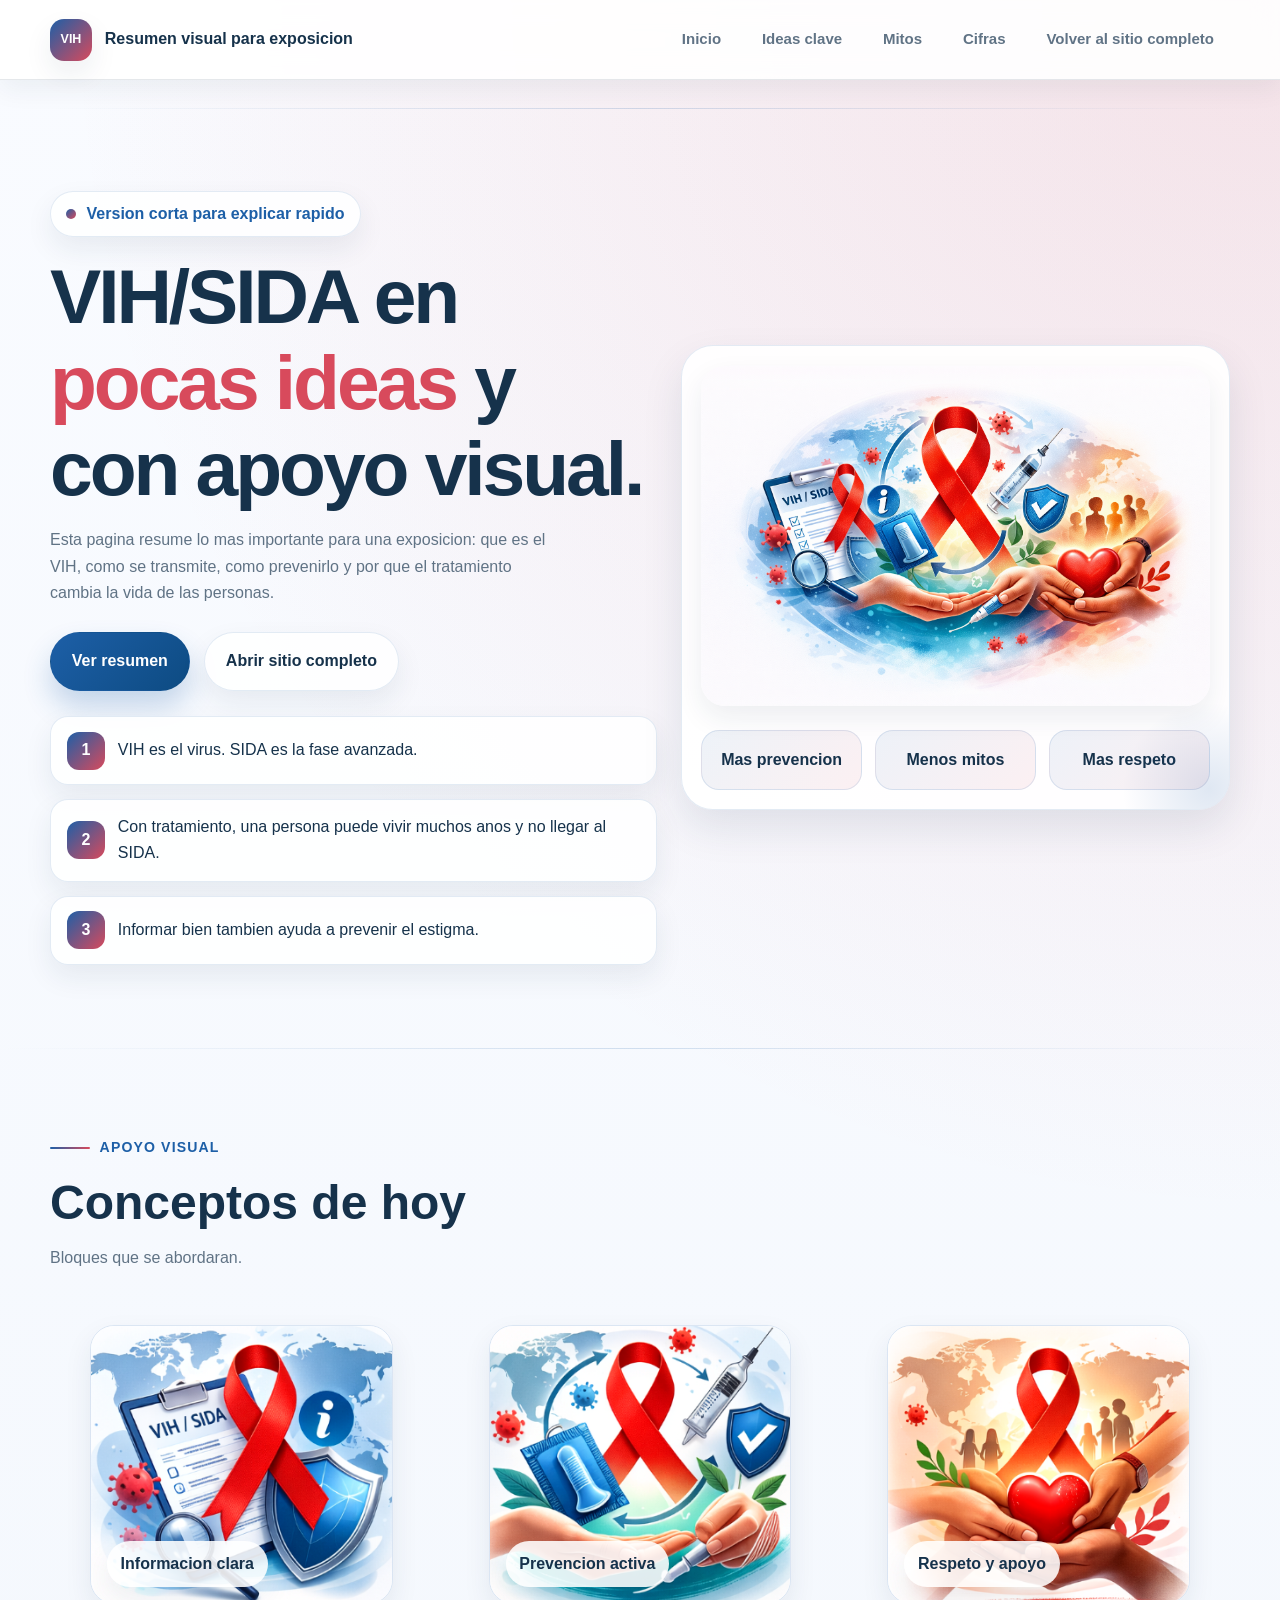
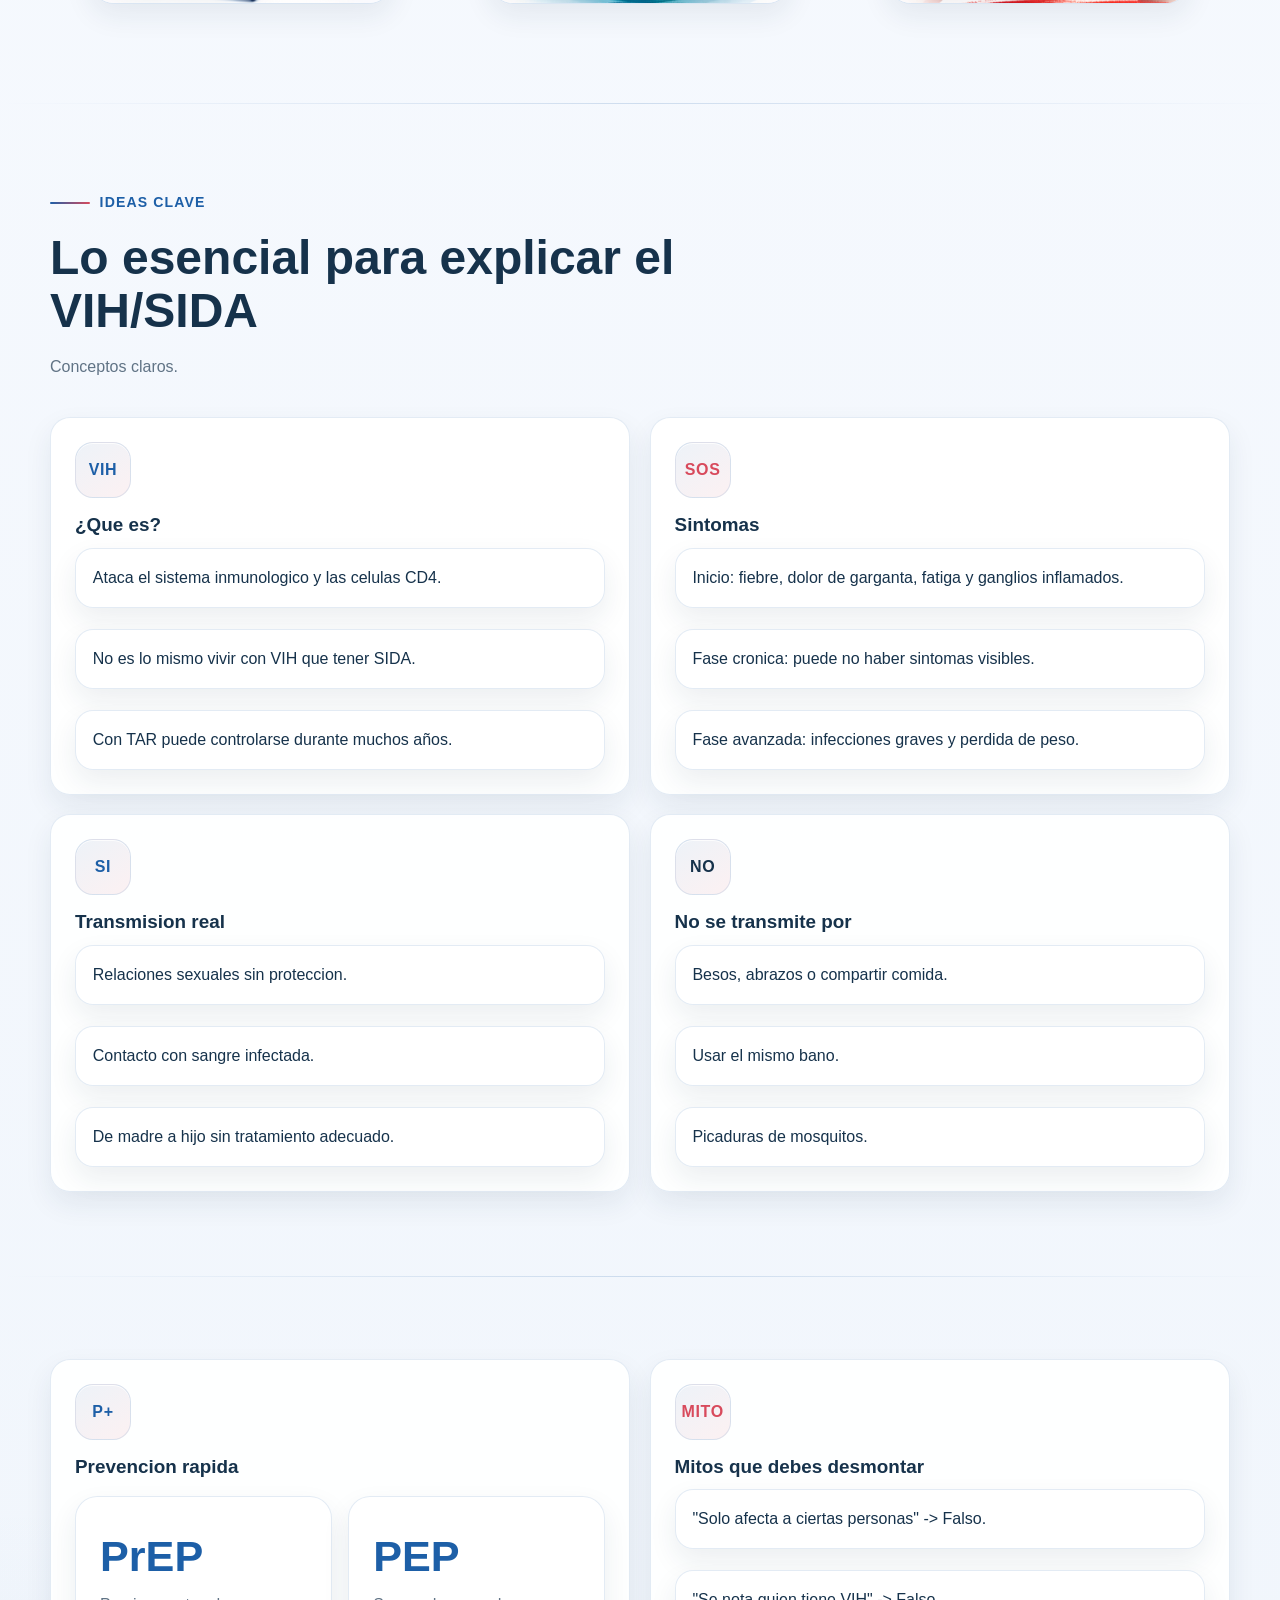
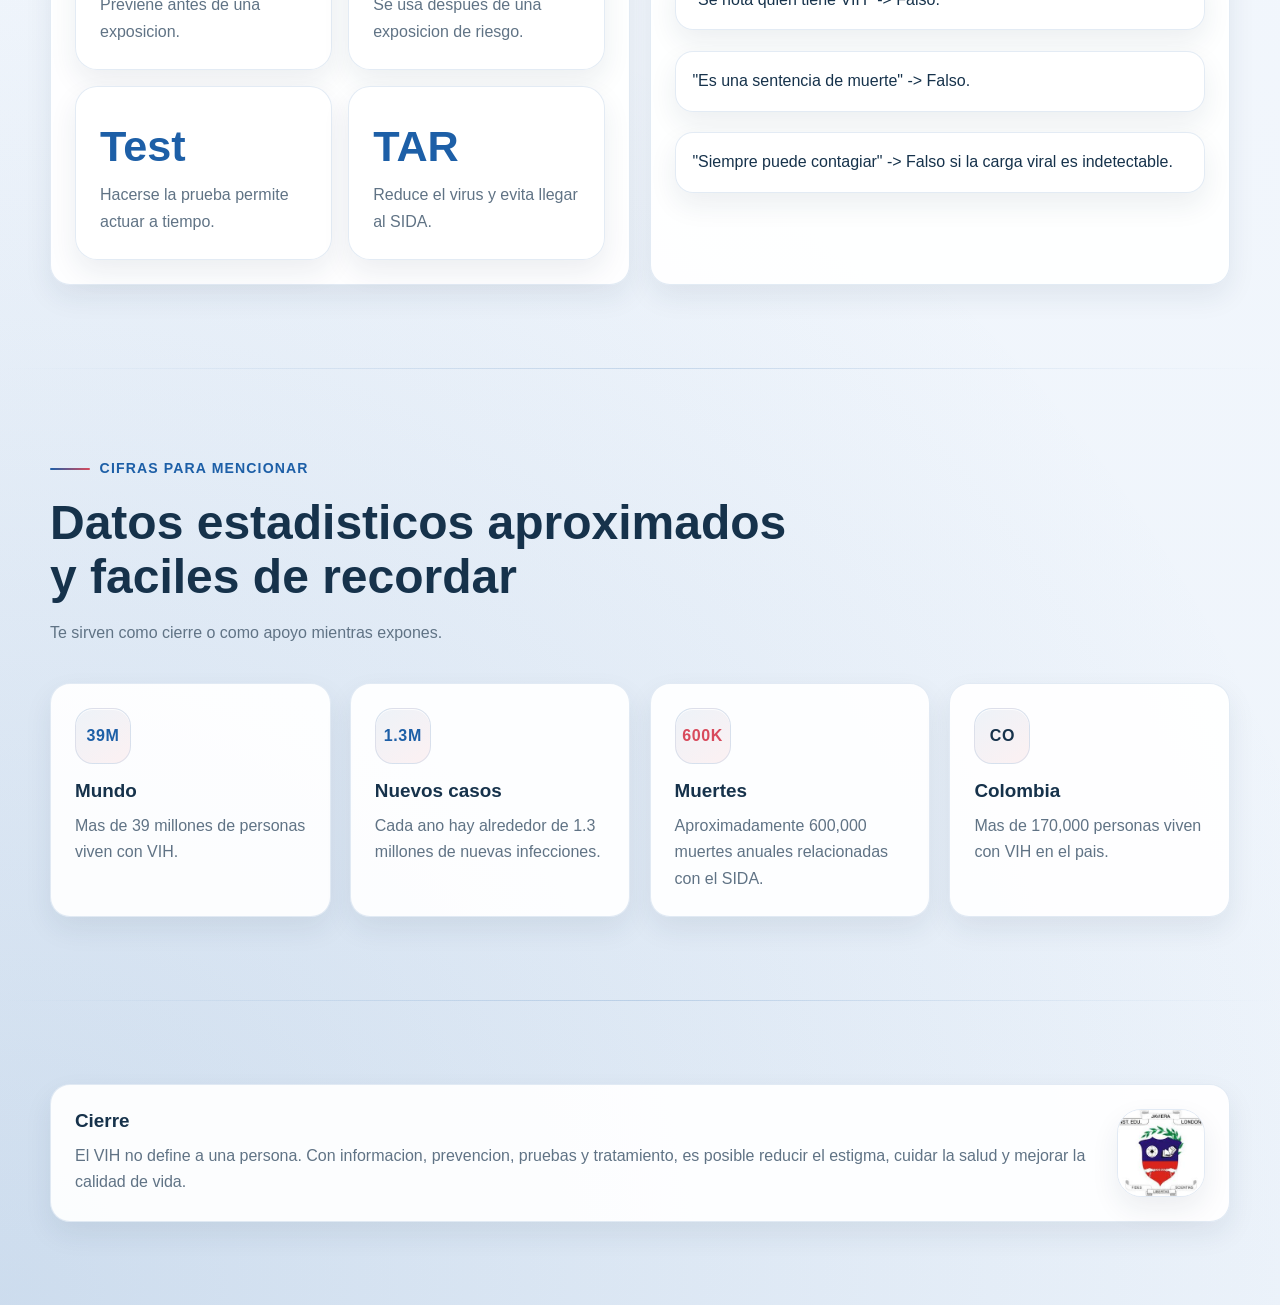
==== exposicion.html @ 8e86d8a5 "Arreglos" ====
<!DOCTYPE html>
<html lang="es">
<head>
  <meta charset="UTF-8">
  <meta name="viewport" content="width=device-width, initial-scale=1.0">
  <title>VIH/SIDA | Resumen para exposicion</title>
  <link rel="stylesheet" href="Estilos.css">
  <link rel="icon" type="image/jpeg" href="Imagenes/Escudo.jpg">
  <style>
    /* Estilos propios para la version resumida */
    .expo-page{
      background:
        radial-gradient(circle at top right, rgba(216,74,92,.14), transparent 26%),
        radial-gradient(circle at bottom left, rgba(29,95,167,.16), transparent 30%),
        linear-gradient(180deg, #f9fbff 0%, #eef4fb 100%);
    }
    .expo-main{padding-top:108px}
    .expo-hero{
      min-height:calc(100vh - 108px);
      display:grid;
      grid-template-columns:minmax(0,1.05fr) minmax(320px,.95fr);
      gap:1.5rem;
      align-items:center;
    }
    .expo-hero h1{font-size:clamp(2.8rem,6vw,4.8rem);margin-bottom:1rem;letter-spacing:-.04em}
    .expo-hero h1 span{color:var(--red)}
    .expo-hero p{max-width:58ch}
    .expo-lead{
      display:inline-flex;align-items:center;gap:.65rem;padding:.55rem .95rem;margin-bottom:1rem;border-radius:999px;
      background:rgba(255,255,255,.85);border:1px solid var(--line);color:var(--blue);font-weight:800;box-shadow:var(--shadow-soft);
    }
    .expo-lead::before{
      content:"";width:10px;height:10px;border-radius:50%;
      background:linear-gradient(135deg,var(--blue),var(--red));
    }
    .expo-actions{display:flex;flex-wrap:wrap;gap:.9rem;margin-top:1.6rem}
    .expo-points{margin-top:1.6rem;display:grid;gap:.85rem}
    .expo-pill{
      display:flex;align-items:center;gap:.8rem;padding:.9rem 1rem;border-radius:18px;
      background:rgba(255,255,255,.88);border:1px solid var(--line);box-shadow:var(--shadow-soft);
    }
    .expo-num{
      width:38px;height:38px;border-radius:12px;display:grid;place-items:center;flex:0 0 auto;
      background:linear-gradient(135deg,var(--blue),var(--red));color:#fff;font-weight:900;
    }
    .expo-visual{
      position:relative;
      padding:1.2rem;
      border-radius:32px;
      background:rgba(255,255,255,.92);
      border:1px solid var(--line);
      box-shadow:var(--shadow);
      overflow:hidden;
    }
    .expo-visual::after{
      content:"";position:absolute;inset:auto -70px -70px auto;width:180px;height:180px;border-radius:50%;
      background:radial-gradient(circle,rgba(29,95,167,.14),transparent 68%);
    }
    .expo-cover{
      width:100%;height:340px;object-fit:cover;border-radius:24px;box-shadow:var(--shadow-soft);
    }
    .expo-badge-row{
      margin-top:1rem;
      display:grid;
      grid-template-columns:repeat(3,minmax(0,1fr));
      gap:.8rem;
    }
    .expo-badge{
      padding:1rem;border-radius:18px;background:linear-gradient(135deg,rgba(29,95,167,.08),rgba(216,74,92,.08));
      border:1px solid var(--line);text-align:center;font-weight:800;
    }
    .expo-gallery{
      display:grid;
      grid-template-columns:repeat(3,minmax(0,1fr));
      gap:1rem;
      margin-top:1.2rem;
    }
    .expo-shot{
      position:relative;
      overflow:hidden;
      min-height:220px;
      border-radius:24px;
      box-shadow:var(--shadow-soft);
      border:1px solid var(--line);
    }
    .expo-shot img{
      width:100%;
      height:100%;
      object-fit:cover;
      filter:saturate(1.05) contrast(1.02);
    }
    .expo-shot span{
      position:absolute;left:1rem;bottom:1rem;padding:.6rem .85rem;border-radius:999px;
      background:rgba(255,255,255,.88);font-weight:800;box-shadow:var(--shadow-soft);
    }
    .expo-list{
      list-style:none;
      padding:0;
      display:grid;
      gap:.8rem;
    }
    .expo-list li{
      padding:1rem 1.05rem;
      border-radius:18px;
      background:rgba(255,255,255,.9);
      border:1px solid var(--line);
      box-shadow:var(--shadow-soft);
    }
    .expo-mini{
      margin-top:1.2rem;
      display:grid;
      grid-template-columns:repeat(2,minmax(0,1fr));
      gap:1rem;
    }
    .expo-stat{
      padding:1.5rem;border-radius:22px;background:rgba(255,255,255,.92);border:1px solid var(--line);box-shadow:var(--shadow-soft);
    }
    .expo-stat strong{display:block;font-size:clamp(1.8rem,4vw,2.7rem);color:var(--blue)}
    .expo-close{
      display:grid;
      grid-template-columns:1fr auto;
      gap:1rem;
      align-items:center;
    }
    .expo-logo-small{
      width:88px;height:88px;object-fit:cover;border-radius:24px;border:1px solid var(--line);box-shadow:var(--shadow-soft);
    }
    @media (max-width:980px){
      .expo-hero,.expo-gallery,.expo-mini,.expo-close{grid-template-columns:1fr}
    }
    @media (max-width:780px){
      .expo-main{padding-top:150px}
      .expo-hero{min-height:auto;padding-top:2rem}
      .expo-badge-row{grid-template-columns:1fr}
    }
  </style>
</head>
<body class="expo-page">
  <header class="topbar">
    <div class="topbar-inner">
      <a class="brand" href="#inicio-expo" aria-label="Ir al inicio de la exposicion">
        <span class="brand-mark">VIH</span>
        <span>Resumen visual para exposicion</span>
      </a>
      <nav class="nav" aria-label="Navegacion de exposicion">
        <a href="#inicio-expo">Inicio</a>
        <a href="#ideas">Ideas clave</a>
        <a href="#mitos-expo">Mitos</a>
        <a href="#cifras-expo">Cifras</a>
        <a href="index.html">Volver al sitio completo</a>
      </nav>
    </div>
  </header>

  <main class="expo-main">
    <!-- Portada resumida -->
    <section class="block wrap expo-hero" id="inicio-expo">
      <div>
        <div class="expo-lead">Version corta para explicar rapido</div>
        <h1>VIH/SIDA en <span>pocas ideas</span> y con apoyo visual.</h1>
        <p class="muted">
          Esta pagina resume lo mas importante para una exposicion: que es el VIH, como se transmite,
          como prevenirlo y por que el tratamiento cambia la vida de las personas.
        </p>
        <div class="expo-actions">
          <a class="btn btn-primary" href="#ideas">Ver resumen</a>
          <a class="btn btn-secondary" href="index.html">Abrir sitio completo</a>
        </div>
        <div class="expo-points">
          <div class="expo-pill"><span class="expo-num">1</span><span>VIH es el virus. SIDA es la fase avanzada.</span></div>
          <div class="expo-pill"><span class="expo-num">2</span><span>Con tratamiento, una persona puede vivir muchos anos y no llegar al SIDA.</span></div>
          <div class="expo-pill"><span class="expo-num">3</span><span>Informar bien tambien ayuda a prevenir el estigma.</span></div>
        </div>
      </div>

      <aside class="expo-visual">
        <img class="expo-cover" src="Imagenes/VIH.png" alt="Escudo institucional usado como apoyo visual">
        <div class="expo-badge-row">
          <div class="expo-badge">Mas prevencion</div>
          <div class="expo-badge">Menos mitos</div>
          <div class="expo-badge">Mas respeto</div>
        </div>
      </aside>
    </section>

    <!-- Galeria visual -->
    <section class="block">
      <div class="wrap">
        <div class="title">
          <div class="kicker">Apoyo visual</div>
          <h2>Conceptos de hoy</h2>
          <p>Bloques que se abordaran.</p>
        </div>
        <div class="expo-gallery">
          <figure class="expo-shot">
            <img src="Imagenes/Info.png" alt="Escudo representando informacion y cuidado">
            <span>Informacion clara</span>
          </figure>
          <figure class="expo-shot">
            <img src="Imagenes/Prevencion.png" alt="Escudo representando prevencion">
            <span>Prevencion activa</span>
          </figure>
          <figure class="expo-shot">
            <img src="Imagenes/Respeto.png" alt="Escudo representando respeto y apoyo">
            <span>Respeto y apoyo</span>
          </figure>
        </div>
      </div>
    </section>

    <!-- Ideas clave -->
    <section class="block">
      <div class="wrap" id="ideas">
        <div class="title">
          <div class="kicker">Ideas clave</div>
          <h2>Lo esencial para explicar el VIH/SIDA</h2>
          <p>Conceptos claros.</p>
        </div>
        <div class="grid two">
          <article class="card">
            <div class="icon">VIH</div>
            <h3>¿Que es?</h3>
            <ul class="expo-list">
              <li>Ataca el sistema inmunologico y las celulas CD4.</li>
              <li>No es lo mismo vivir con VIH que tener SIDA.</li>
              <li>Con TAR puede controlarse durante muchos años.</li>
            </ul>
          </article>
          <article class="card">
            <div class="icon red">SOS</div>
            <h3>Sintomas</h3>
            <ul class="expo-list">
              <li>Inicio: fiebre, dolor de garganta, fatiga y ganglios inflamados.</li>
              <li>Fase cronica: puede no haber sintomas visibles.</li>
              <li>Fase avanzada: infecciones graves y perdida de peso.</li>
            </ul>
          </article>
          <article class="card">
            <div class="icon">SI</div>
            <h3>Transmision real</h3>
            <ul class="expo-list">
              <li>Relaciones sexuales sin proteccion.</li>
              <li>Contacto con sangre infectada.</li>
              <li>De madre a hijo sin tratamiento adecuado.</li>
            </ul>
          </article>
          <article class="card">
            <div class="icon dark">NO</div>
            <h3>No se transmite por</h3>
            <ul class="expo-list">
              <li>Besos, abrazos o compartir comida.</li>
              <li>Usar el mismo bano.</li>
              <li>Picaduras de mosquitos.</li>
            </ul>
          </article>
        </div>
      </div>
    </section>

    <!-- Prevencion y mitos -->
    <section class="block">
      <div class="wrap">
        <div class="grid two">
          <article class="card">
            <div class="icon">P+</div>
            <h3>Prevencion rapida</h3>
            <div class="expo-mini">
              <div class="expo-stat"><strong>PrEP</strong><span class="muted">Previene antes de una exposicion.</span></div>
              <div class="expo-stat"><strong>PEP</strong><span class="muted">Se usa despues de una exposicion de riesgo.</span></div>
              <div class="expo-stat"><strong>Test</strong><span class="muted">Hacerse la prueba permite actuar a tiempo.</span></div>
              <div class="expo-stat"><strong>TAR</strong><span class="muted">Reduce el virus y evita llegar al SIDA.</span></div>
            </div>
          </article>
          <article class="card" id="mitos-expo">
            <div class="icon red">MITO</div>
            <h3>Mitos que debes desmontar</h3>
            <ul class="expo-list">
              <li>"Solo afecta a ciertas personas" -> Falso.</li>
              <li>"Se nota quien tiene VIH" -> Falso.</li>
              <li>"Es una sentencia de muerte" -> Falso.</li>
              <li>"Siempre puede contagiar" -> Falso si la carga viral es indetectable.</li>
            </ul>
          </article>
        </div>
      </div>
    </section>

    <!-- Cifras -->
    <section class="block">
      <div class="wrap" id="cifras-expo">
        <div class="title">
          <div class="kicker">Cifras para mencionar</div>
          <h2>Datos estadisticos aproximados y faciles de recordar</h2>
          <p>Te sirven como cierre o como apoyo mientras expones.</p>
        </div>
        <div class="grid four">
          <article class="card"><div class="icon">39M</div><h3>Mundo</h3><p class="muted">Mas de 39 millones de personas viven con VIH.</p></article>
          <article class="card"><div class="icon">1.3M</div><h3>Nuevos casos</h3><p class="muted">Cada ano hay alrededor de 1.3 millones de nuevas infecciones.</p></article>
          <article class="card"><div class="icon red">600K</div><h3>Muertes</h3><p class="muted">Aproximadamente 600,000 muertes anuales relacionadas con el SIDA.</p></article>
          <article class="card"><div class="icon dark">CO</div><h3>Colombia</h3><p class="muted">Mas de 170,000 personas viven con VIH en el pais.</p></article>
        </div>
      </div>
    </section>

    <!-- Cierre -->
    <section class="block">
      <div class="wrap">
        <article class="note expo-close">
          <div>
            <h3>Cierre</h3>
            <p class="muted">
              El VIH no define a una persona. Con informacion, prevencion, pruebas y tratamiento,
              es posible reducir el estigma, cuidar la salud y mejorar la calidad de vida.
            </p>
          </div>
          <img class="expo-logo-small" src="Imagenes/Escudo.jpg" alt="Escudo institucional">
        </article>
      </div>
    </section>
  </main>
</body>
</html>
---- Estilos.css ----
:root{
      --bg:#f4f7fb;--card:#ffffff;--soft:#eef4fb;--text:#16324b;--muted:#607385;
      --blue:#1d5fa7;--blue-soft:#dcebff;--red:#d84a5c;--red-soft:#ffe5ea;
      --line:rgba(29,95,167,.12);--shadow:0 18px 40px rgba(22,50,75,.10);
      --shadow-soft:0 12px 28px rgba(22,50,75,.08);--r-xl:28px;--r-lg:20px;--r-md:16px;
      --wrap:min(1180px,calc(100% - 2rem));
    }
    *{box-sizing:border-box}
    html{scroll-behavior:smooth}
    body{
      margin:0;font-family:"Aptos","Segoe UI","Trebuchet MS",sans-serif;color:var(--text);line-height:1.65;
      background:
        radial-gradient(circle at top left,rgba(29,95,167,.12),transparent 34%),
        radial-gradient(circle at bottom right,rgba(216,74,92,.10),transparent 28%),
        linear-gradient(180deg,#f9fbff 0%,var(--bg) 100%);
    }
    h1,h2,h3{margin:0;line-height:1.12;font-family:"Aptos Display","Franklin Gothic Medium","Trebuchet MS",sans-serif}
    p,ul{margin:0}
    ul{padding-left:1.1rem}
    li+li{margin-top:.5rem}
    a{text-decoration:none;color:inherit}
    section{scroll-margin-top:120px}

    
    .topbar{
      position:fixed;top:0;left:0;width:100%;z-index:1000;background:rgba(255,255,255,.9);
      backdrop-filter:blur(12px);border-bottom:1px solid rgba(96,115,133,.16);box-shadow:0 10px 24px rgba(22,50,75,.06);
    }
    .topbar-inner{
      width:var(--wrap);margin:0 auto;padding:1rem 0;display:flex;gap:1rem;align-items:center;justify-content:space-between;
    }
    .brand{display:flex;align-items:center;gap:.8rem;font-weight:800}
    .brand-mark{
      width:42px;height:42px;border-radius:14px;display:grid;place-items:center;color:#fff;font-size:.78rem;
      background:linear-gradient(135deg,var(--blue),var(--red));box-shadow:var(--shadow-soft)
    }
    .nav{display:flex;gap:.55rem;flex-wrap:wrap;justify-content:flex-end}
    .nav a{
      padding:.7rem 1rem;border-radius:999px;color:var(--muted);font-size:.94rem;font-weight:700;
      transition:transform .25s ease,background-color .25s ease,color .25s ease;
    }
    .nav a:hover,.nav a:focus-visible{background:rgba(29,95,167,.09);color:var(--blue);transform:translateY(-2px);outline:none}

    
    main{padding-top:108px}
    .wrap{width:var(--wrap);margin:0 auto}
    .block{padding:5.2rem 0;position:relative}
    .block:not(.hero)::before{
      content:"";position:absolute;left:0;top:0;width:100%;height:1px;
      background:linear-gradient(90deg,transparent,rgba(29,95,167,.18),transparent);
    }
    .kicker{
      display:inline-flex;align-items:center;gap:.6rem;margin-bottom:1rem;color:var(--blue);
      font-size:.88rem;font-weight:800;text-transform:uppercase;letter-spacing:.08em;
    }
    .kicker::before{content:"";width:40px;height:2px;border-radius:999px;background:linear-gradient(90deg,var(--blue),var(--red))}
    .title{max-width:760px;margin-bottom:2.3rem}
    .title h2{font-size:clamp(2rem,4vw,3rem);margin-bottom:1rem}
    .title p,.muted{color:var(--muted)}
    .grid{display:grid;gap:1.2rem}
    .two{grid-template-columns:repeat(2,minmax(0,1fr))}
    .three{grid-template-columns:repeat(3,minmax(0,1fr))}
    .four{grid-template-columns:repeat(4,minmax(0,1fr))}

    
    .chip{
      display:inline-flex;align-items:center;gap:.6rem;padding:.55rem .95rem;margin-bottom:1.4rem;border-radius:999px;
      color:var(--blue);font-weight:800;font-size:.92rem;background:rgba(255,255,255,.78);border:1px solid var(--line);box-shadow:var(--shadow-soft);
    }
    .chip::before{
      content:"";width:10px;height:10px;border-radius:50%;background:linear-gradient(135deg,var(--red),var(--blue));
      box-shadow:0 0 0 6px rgba(216,74,92,.08);
    }
    .btns{display:flex;flex-wrap:wrap;gap:.9rem;margin-top:2rem}
    .btn{
      display:inline-flex;justify-content:center;align-items:center;padding:.95rem 1.3rem;border-radius:999px;
      font-weight:800;border:1px solid transparent;transition:transform .25s ease,box-shadow .25s ease,background-color .25s ease;
    }
    .btn:hover,.btn:focus-visible{transform:translateY(-3px);outline:none}
    .btn-primary{background:linear-gradient(135deg,var(--blue),#0d4b82);color:#fff;box-shadow:0 16px 28px rgba(29,95,167,.24)}
    .btn-secondary{background:rgba(255,255,255,.85);border-color:var(--line);box-shadow:var(--shadow-soft)}
    .card,.panel,.note,.tile{
      background:rgba(255,255,255,.92);border:1px solid var(--line);border-radius:var(--r-lg);box-shadow:var(--shadow-soft);
      transition:transform .25s ease,box-shadow .25s ease,border-color .25s ease;
    }
    .card:hover,.panel:hover,.note:hover,.tile:hover{
      transform:translateY(-4px);box-shadow:0 18px 34px rgba(22,50,75,.12);border-color:rgba(29,95,167,.18)
    }
    .card,.note{padding:1.5rem}
    .panel{padding:1.5rem;position:relative;overflow:hidden;border-radius:var(--r-xl)}
    .panel::after{
      content:"";position:absolute;top:-110px;right:-85px;width:220px;height:220px;border-radius:50%;
      background:radial-gradient(circle,rgba(216,74,92,.16),transparent 70%);
    }
    .panel-head{display:flex;align-items:center;justify-content:space-between;gap:1rem;margin-bottom:1rem}
    .panel-tag{
      padding:.45rem .85rem;border-radius:999px;background:var(--soft);color:var(--blue);font-size:.78rem;font-weight:800;text-transform:uppercase;letter-spacing:.06em;
    }
    .icon{
      width:56px;height:56px;border-radius:18px;display:grid;place-items:center;margin-bottom:1rem;font-weight:900;letter-spacing:.04em;
      color:var(--blue);background:linear-gradient(145deg,rgba(29,95,167,.08),rgba(216,74,92,.08)),#fff;border:1px solid var(--line);
      box-shadow:inset 0 1px 0 rgba(255,255,255,.8);
    }
    .icon.red{color:var(--red)}
    .icon.dark{color:var(--text)}
    .card h3,.note h3{font-size:1.18rem;margin-bottom:.75rem}
    .tag{
      display:inline-flex;align-items:center;padding:.45rem .85rem;margin-bottom:.9rem;border-radius:999px;font-size:.8rem;font-weight:800;text-transform:uppercase;letter-spacing:.06em;
    }
    .tag.red{color:var(--red);background:var(--red-soft)}
    .tag.blue{color:var(--blue);background:var(--blue-soft)}
    .stage{position:relative;overflow:hidden}
    .stage::before{content:"";position:absolute;left:0;top:0;width:100%;height:5px}
    .stage.one::before{background:linear-gradient(90deg,#f4c74c,#ffd96d)}
    .stage.two::before{background:linear-gradient(90deg,#f09c49,#ffb26d)}
    .stage.three::before{background:linear-gradient(90deg,var(--red),#ff8191)}
    .checklist{list-style:none;padding:0}
    .checklist li{display:flex;align-items:flex-start;gap:.85rem}
    .mark{
      flex:0 0 auto;width:28px;height:28px;margin-top:.1rem;border-radius:50%;display:grid;place-items:center;font-weight:900;font-size:.9rem;
    }
    .yes{background:var(--blue);color:#fff}
    .no{background:var(--red-soft);color:var(--red)}
    .strip{
      margin-top:1.2rem;padding:1.25rem 1.4rem;border-radius:var(--r-lg);display:flex;gap:1rem;align-items:center;
      background:linear-gradient(135deg,rgba(29,95,167,.12),rgba(216,74,92,.1));border:1px solid var(--line);box-shadow:var(--shadow-soft);
    }
    .tile{padding:1.35rem}
    .tile strong,.big{display:block;color:var(--blue);font-size:clamp(1.6rem,4vw,2.25rem);margin-bottom:.35rem}
    .bar{width:100%;height:10px;margin-top:1rem;border-radius:999px;background:rgba(29,95,167,.1);overflow:hidden}
    .bar span{display:block;height:100%;width:var(--w,60%);background:linear-gradient(90deg,var(--blue),var(--red))}

    
    .hero{
      min-height:calc(100vh - 108px);display:grid;grid-template-columns:minmax(0,1.2fr) minmax(320px,.8fr);gap:2rem;align-items:center;
    }
    .hero h1{font-size:clamp(2.9rem,7vw,5.1rem);letter-spacing:-.04em;margin-bottom:1.15rem}
    .hero h1 span{color:var(--blue)}
    .hero p{max-width:62ch;color:var(--muted);font-size:1.08rem}
    .hero .stats{margin-top:2.2rem}
    .footnote{
      margin-top:1rem;padding:1rem 1.1rem;border-radius:var(--r-md);font-size:.95rem;
      background:linear-gradient(135deg,rgba(29,95,167,.08),rgba(216,74,92,.08));
    }

    
    footer{padding:0 0 2rem}
    .footer-mini{
      width:var(--wrap);margin:1.2rem auto 0;display:flex;flex-wrap:wrap;justify-content:space-between;gap:1rem;color:var(--muted);font-size:.92rem;
    }

    
    @media (max-width:1040px){
      .hero,.three,.four{grid-template-columns:repeat(2,minmax(0,1fr))}
      .two{grid-template-columns:1fr}
    }
    @media (max-width:860px){
      .topbar-inner{flex-direction:column;align-items:flex-start}
      .nav{width:100%;flex-wrap:nowrap;overflow-x:auto;padding-bottom:.2rem}
      .nav::-webkit-scrollbar{display:none}
      main{padding-top:150px}
      section{scroll-margin-top:160px}
      .hero,.stats,.three,.four{grid-template-columns:1fr}
      .hero{min-height:auto;padding-top:2rem}
      .block{padding:4.5rem 0}
      .strip{flex-direction:column;align-items:flex-start}
    }
    @media (max-width:640px){
      .block{padding:4rem 0}
      .hero h1{font-size:clamp(2.4rem,11vw,3.7rem)}
      .btns{flex-direction:column}
      .btn{width:100%}
    }
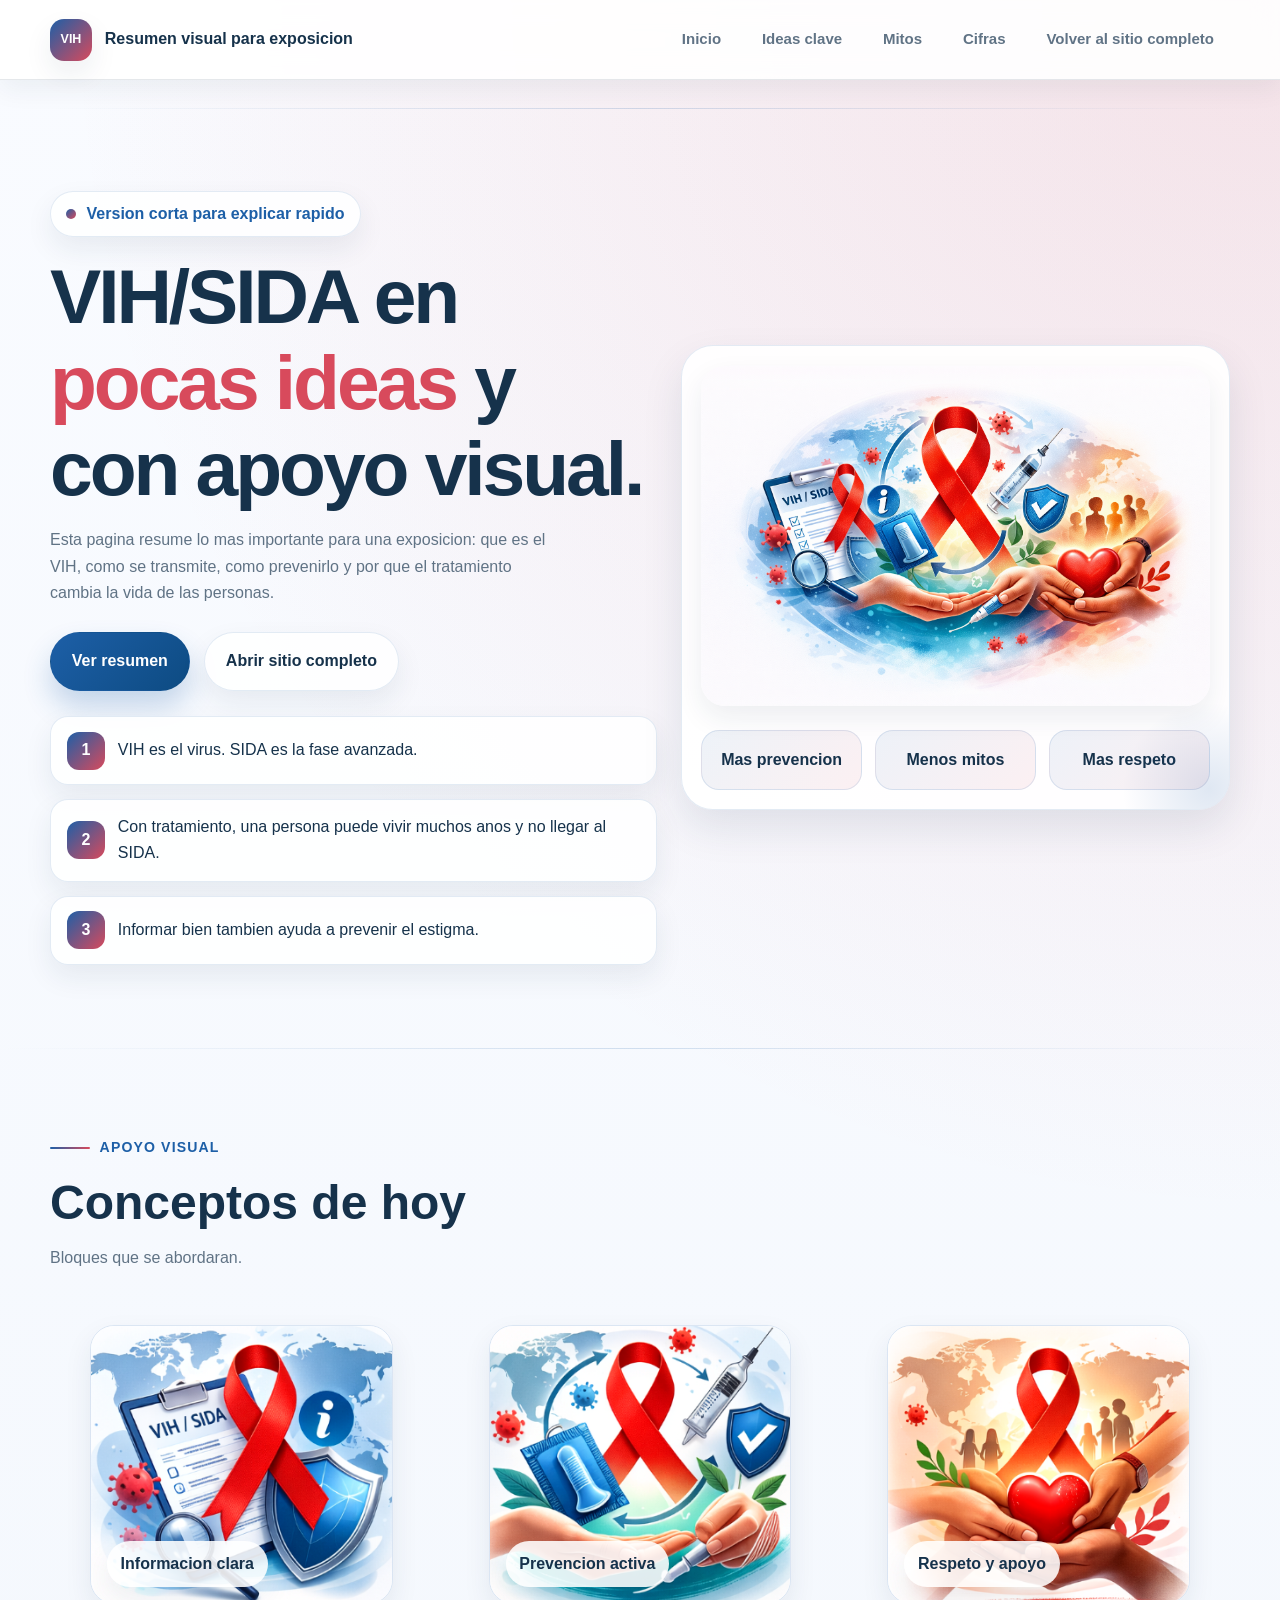
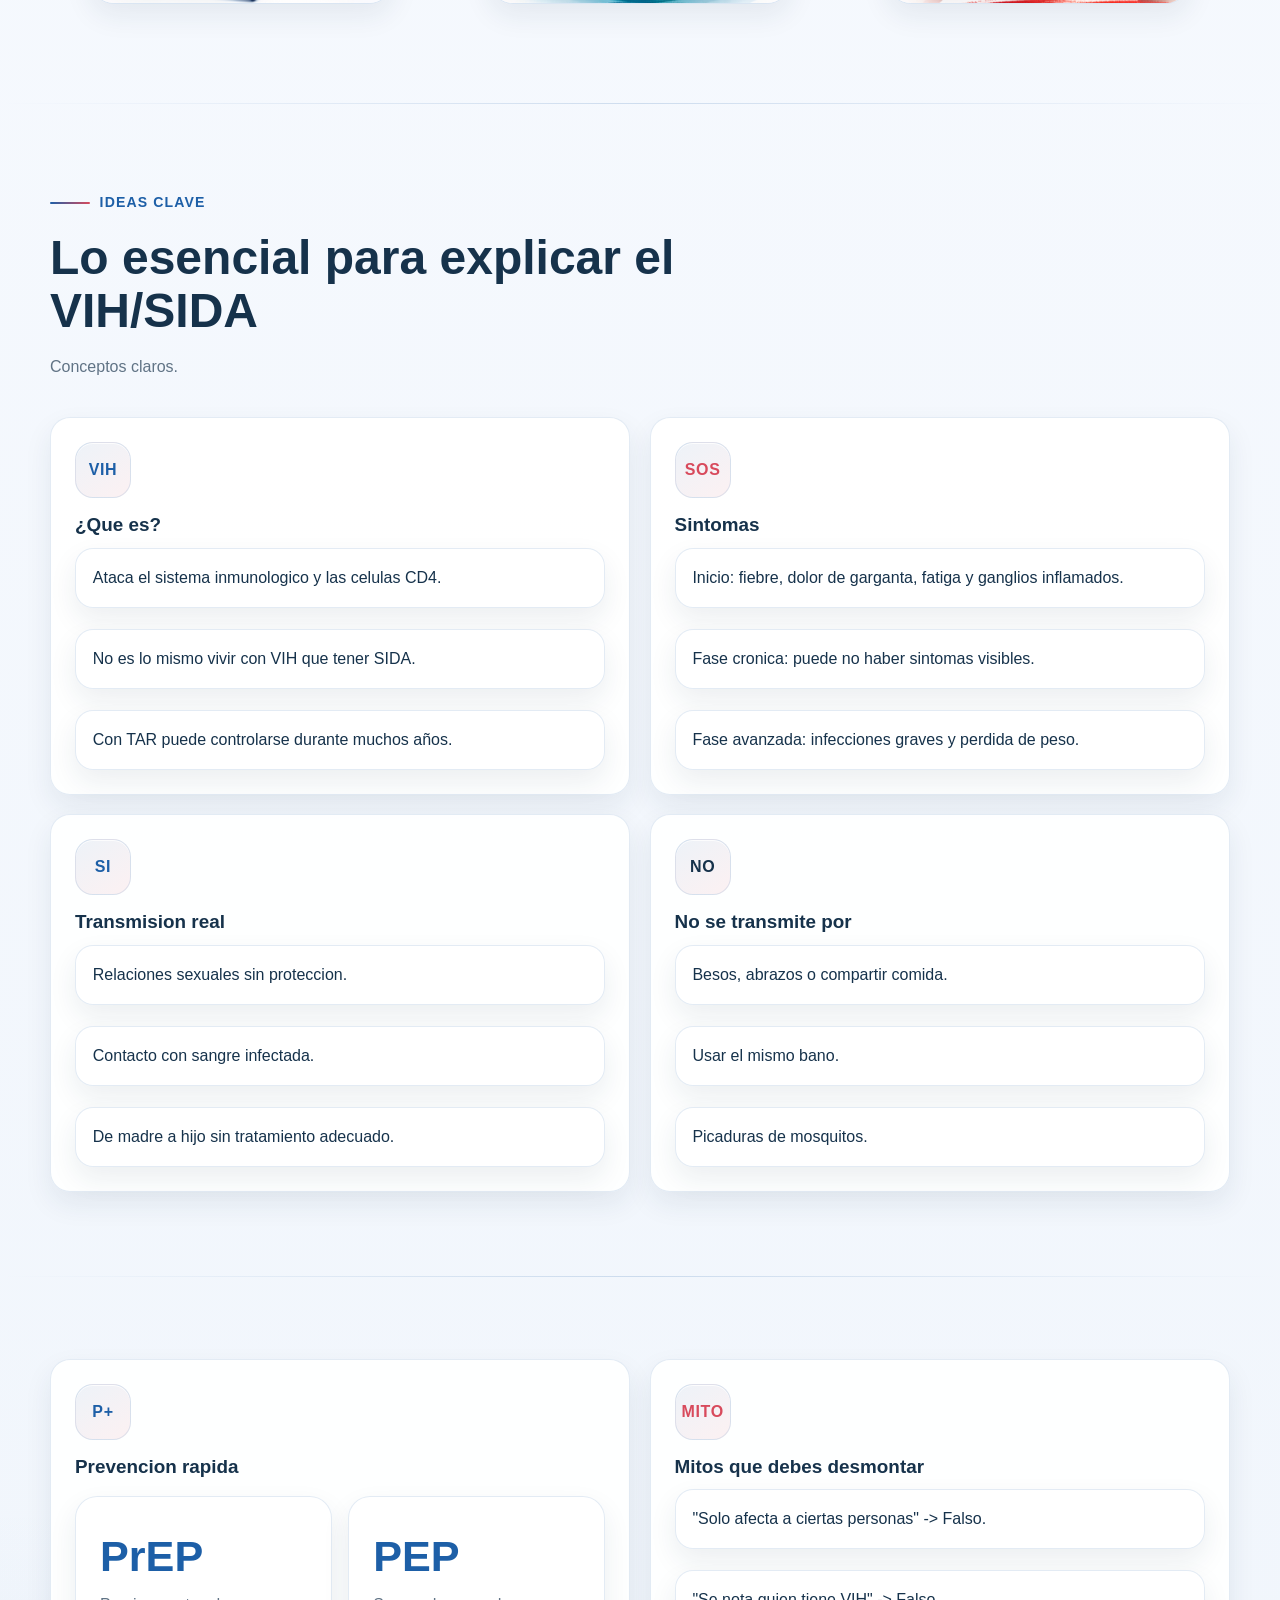
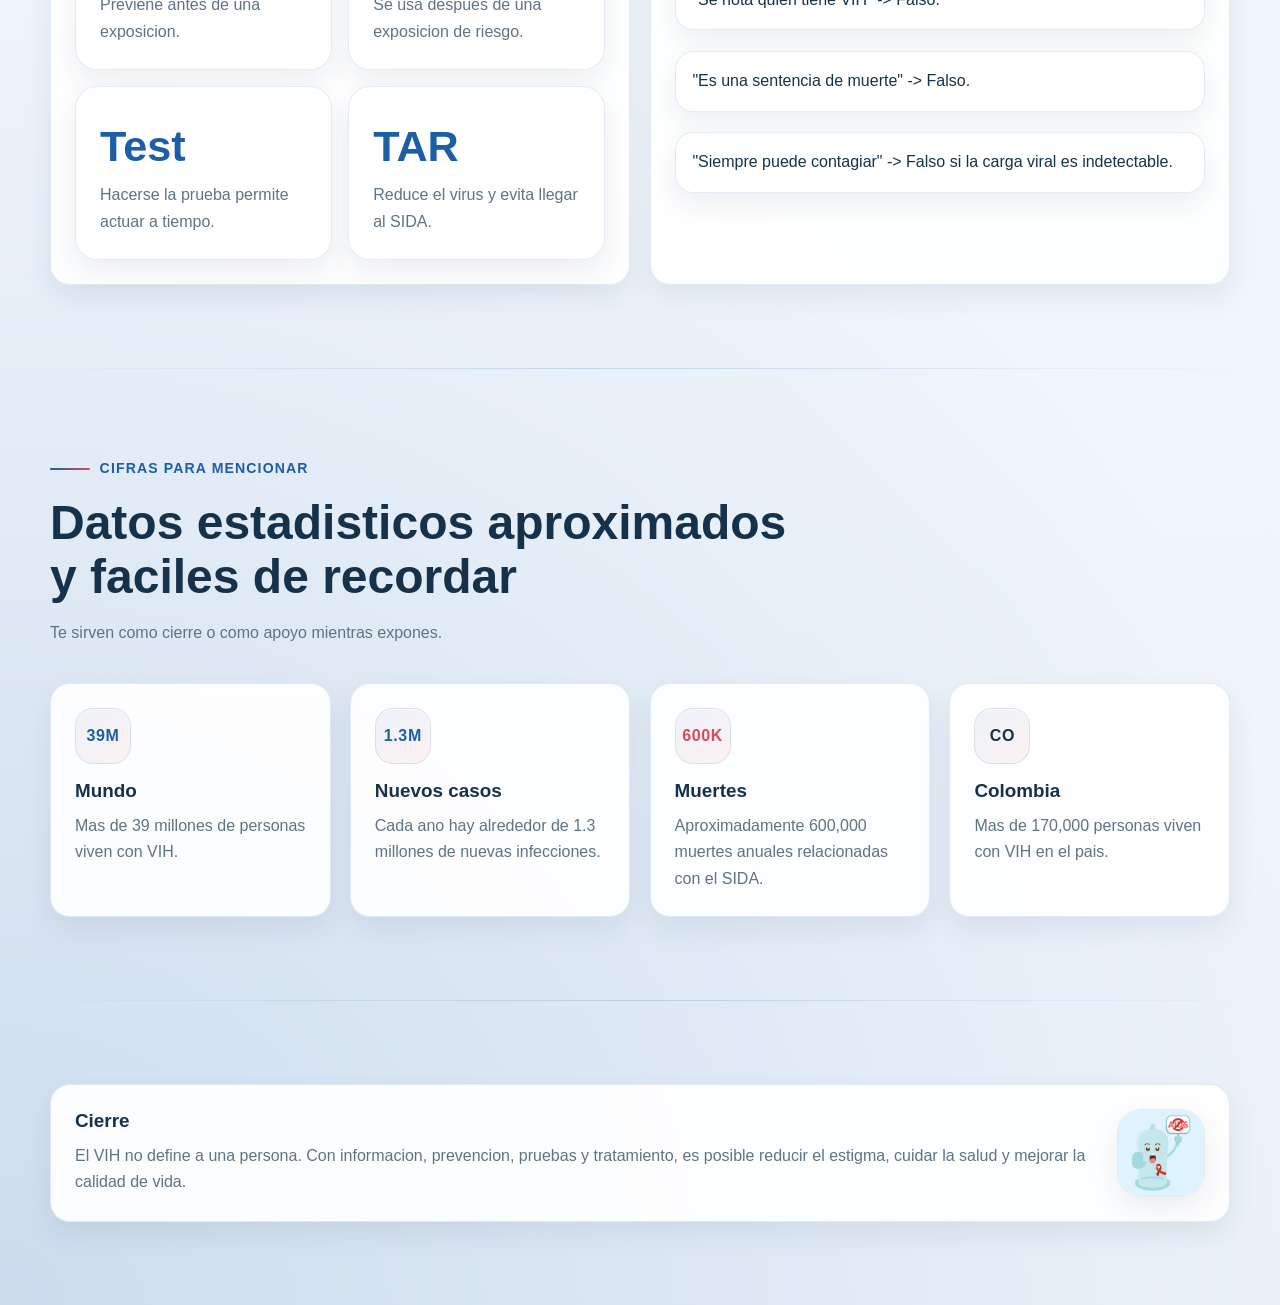
==== commit 49cf2daf: "imagen-3" ====
--- a/exposicion.html
+++ b/exposicion.html
@@ -313,7 +313,7 @@
               es posible reducir el estigma, cuidar la salud y mejorar la calidad de vida.
             </p>
           </div>
-          <img class="expo-logo-small" src="Imagenes/Escudo.jpg" alt="Escudo institucional">
+          <img class="expo-logo-small" src="Imagenes/AIDS.jpg" alt="Escudo institucional">
         </article>
       </div>
     </section>
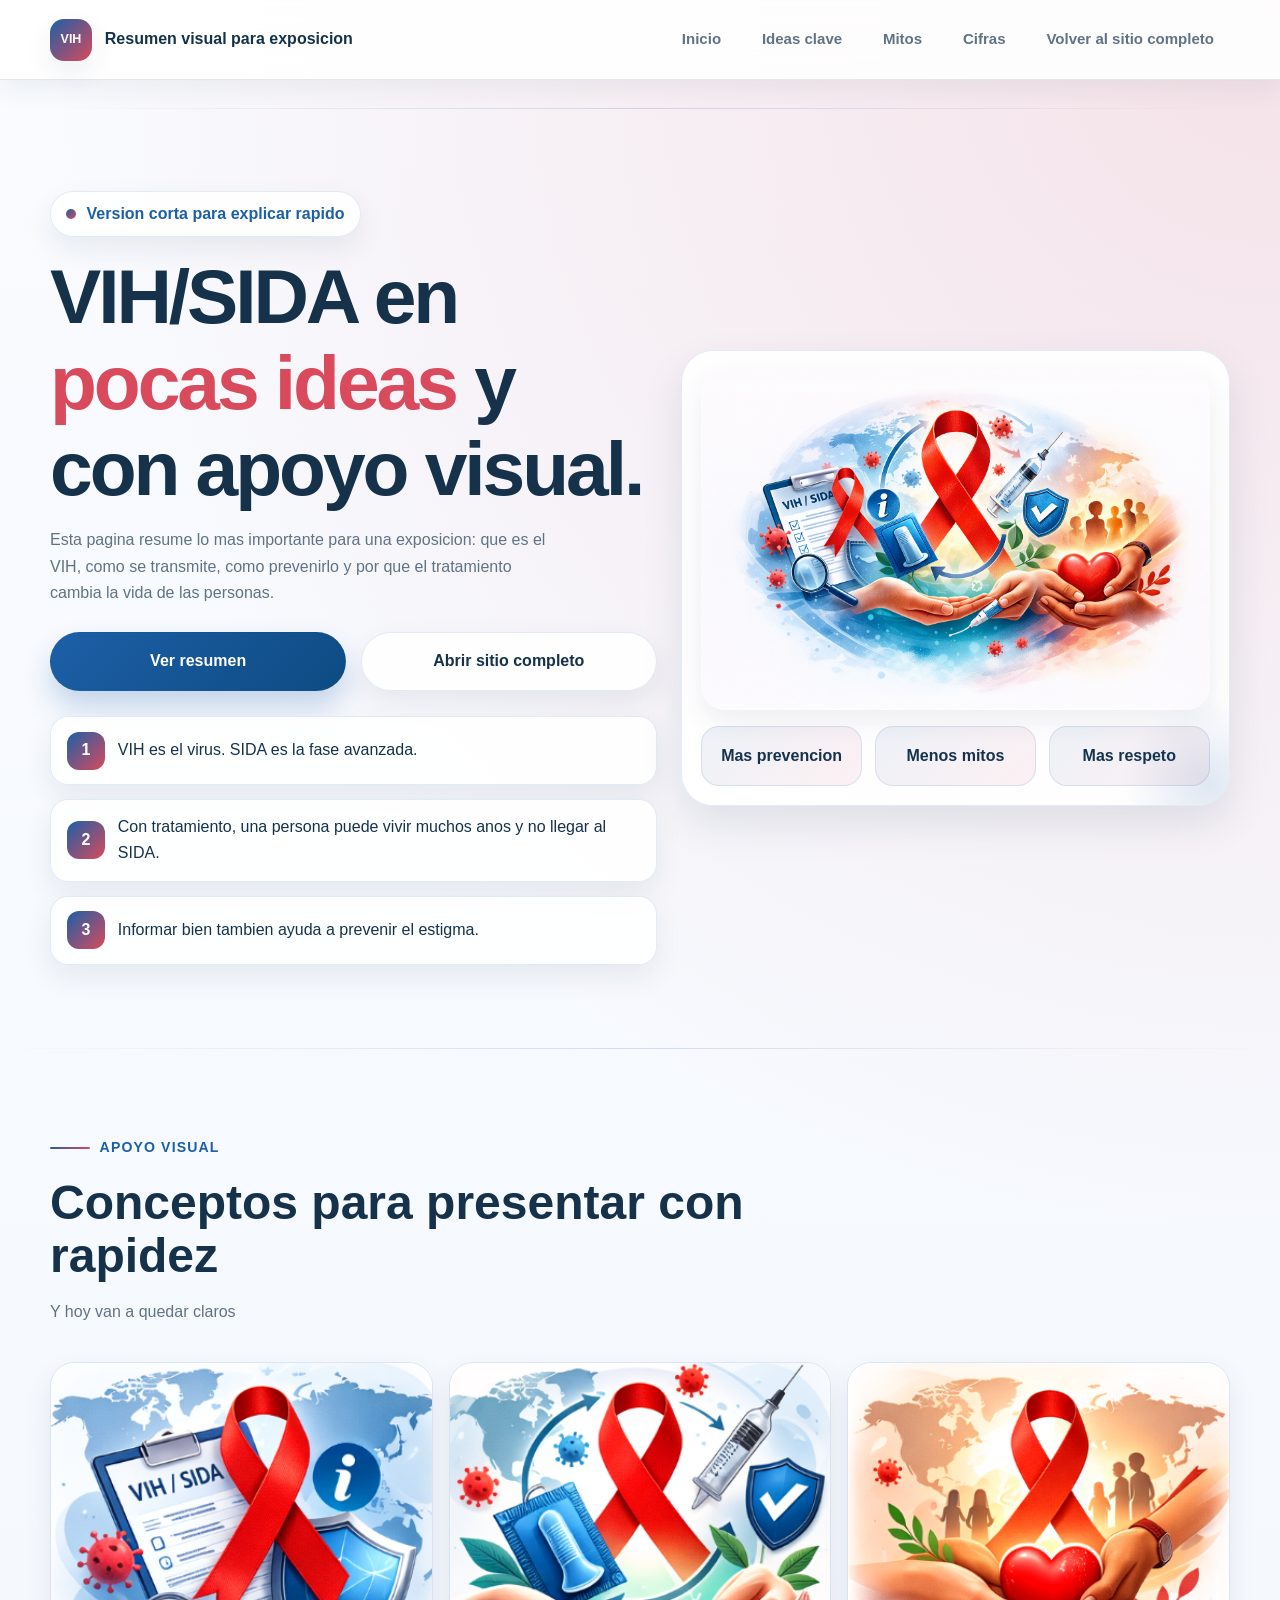
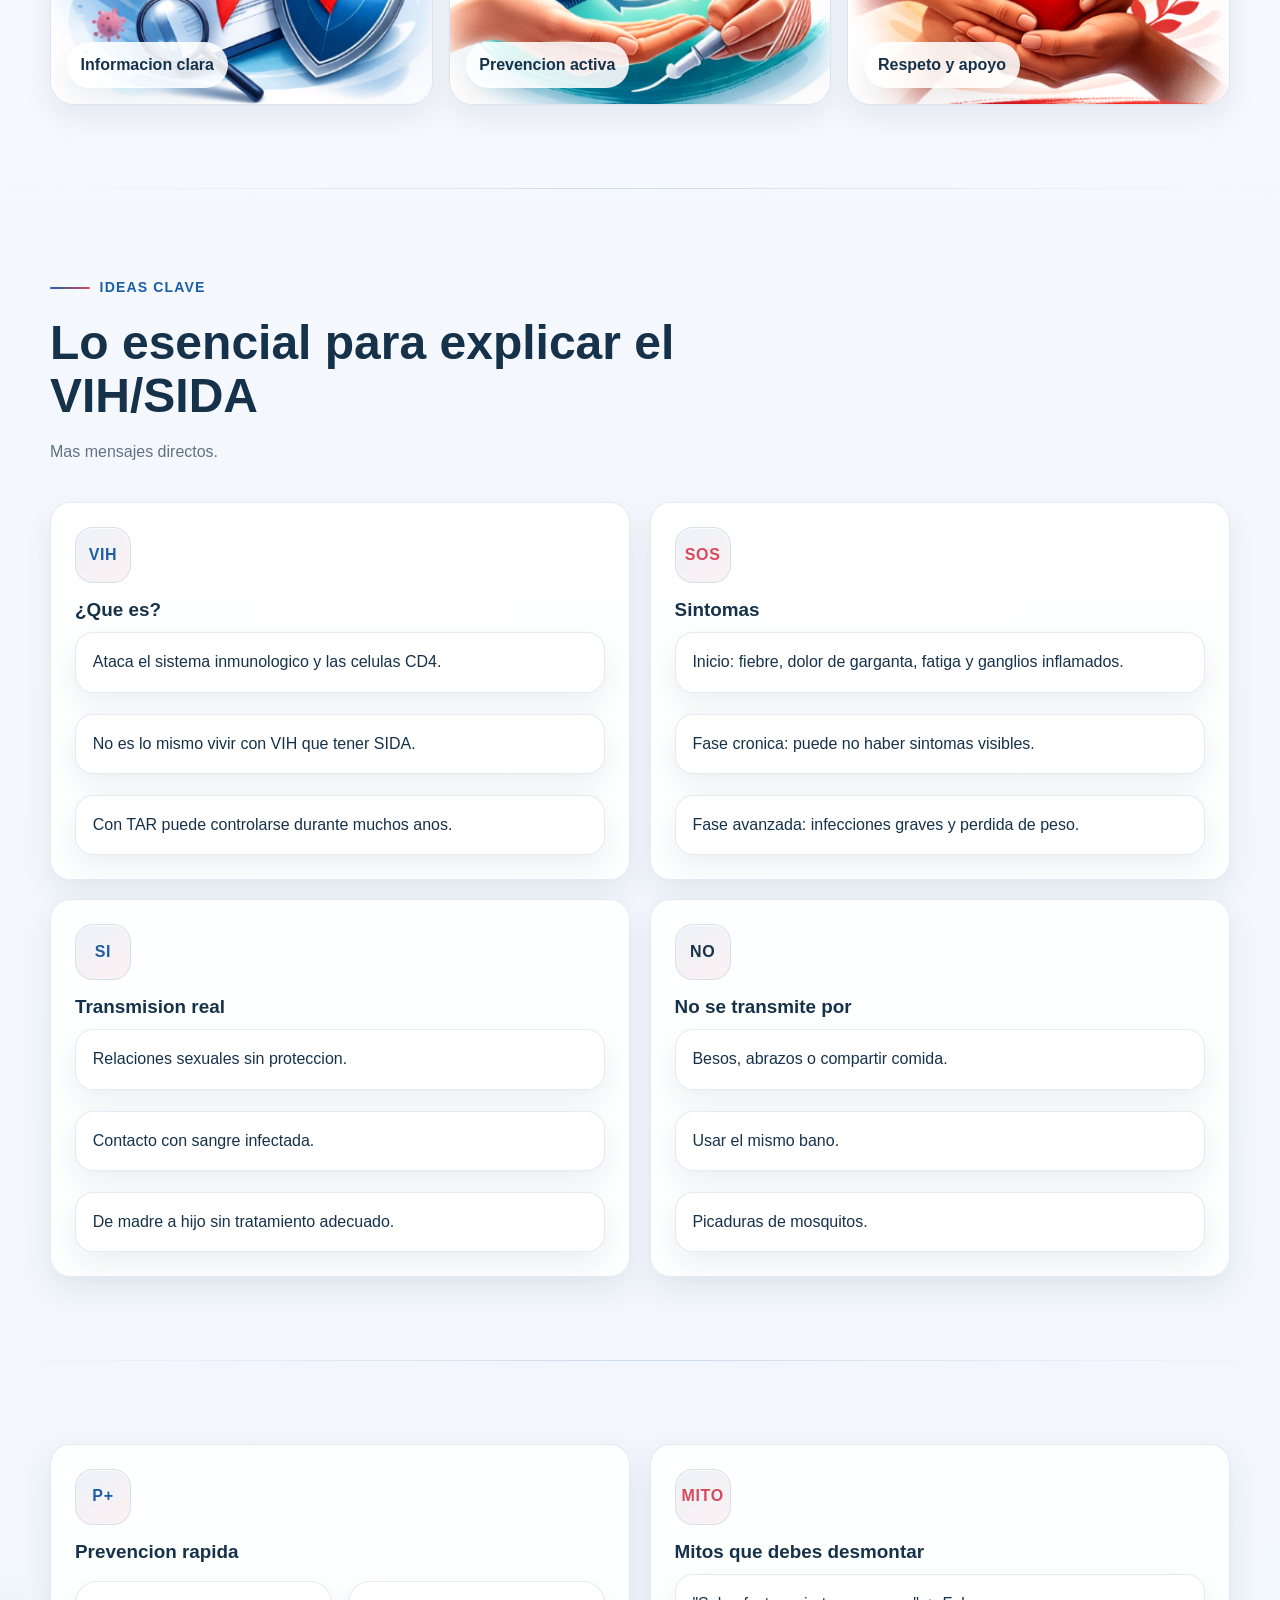
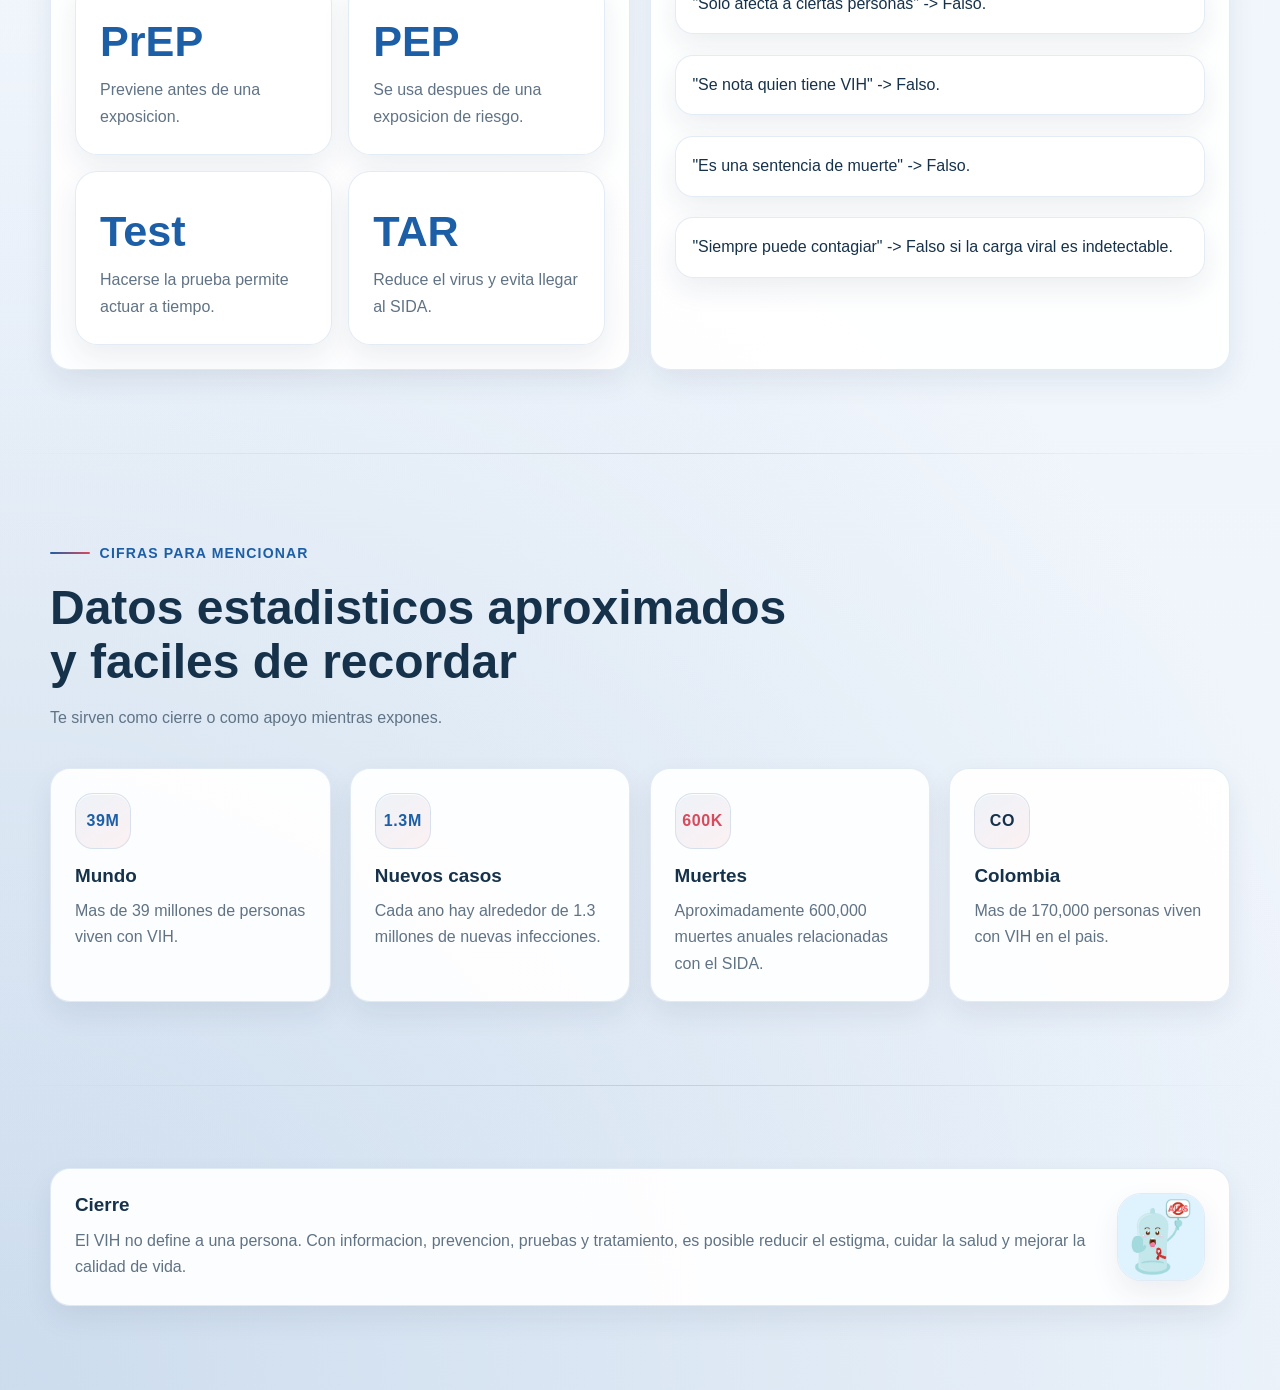
==== commit 28b1df8c: "Responsitive" ====
--- a/exposicion.html
+++ b/exposicion.html
@@ -5,7 +5,7 @@
   <meta name="viewport" content="width=device-width, initial-scale=1.0">
   <title>VIH/SIDA | Resumen para exposicion</title>
   <link rel="stylesheet" href="Estilos.css">
-  <link rel="icon" type="image/jpeg" href="Imagenes/Escudo.jpg">
+  <link rel="icon" type="image/jpeg" href="Escudo.jpg">
   <style>
     /* Estilos propios para la version resumida */
     .expo-page{
@@ -34,6 +34,7 @@
       background:linear-gradient(135deg,var(--blue),var(--red));
     }
     .expo-actions{display:flex;flex-wrap:wrap;gap:.9rem;margin-top:1.6rem}
+    .expo-actions .btn{flex:1 1 220px}
     .expo-points{margin-top:1.6rem;display:grid;gap:.85rem}
     .expo-pill{
       display:flex;align-items:center;gap:.8rem;padding:.9rem 1rem;border-radius:18px;
@@ -45,6 +46,7 @@
     }
     .expo-visual{
       position:relative;
+      min-width:0;
       padding:1.2rem;
       border-radius:32px;
       background:rgba(255,255,255,.92);
@@ -125,13 +127,42 @@
     .expo-logo-small{
       width:88px;height:88px;object-fit:cover;border-radius:24px;border:1px solid var(--line);box-shadow:var(--shadow-soft);
     }
+    @media (max-width:1180px){
+      .expo-gallery{grid-template-columns:repeat(2,minmax(0,1fr))}
+    }
     @media (max-width:980px){
-      .expo-hero,.expo-gallery,.expo-mini,.expo-close{grid-template-columns:1fr}
+      .expo-hero,.expo-close{grid-template-columns:1fr}
+      .expo-mini{grid-template-columns:repeat(2,minmax(0,1fr))}
+      .expo-visual{max-width:720px;justify-self:center}
+      .expo-cover{height:300px}
     }
     @media (max-width:780px){
       .expo-main{padding-top:150px}
       .expo-hero{min-height:auto;padding-top:2rem}
+      .expo-gallery{grid-template-columns:1fr}
+      .expo-badge-row{grid-template-columns:repeat(2,minmax(0,1fr))}
+      .expo-shot{min-height:200px}
+      .expo-close{justify-items:start}
+      .expo-logo-small{width:76px;height:76px}
+    }
+    @media (max-width:620px){
+      .expo-actions{flex-direction:column}
+      .expo-actions .btn{width:100%;flex-basis:auto}
+      .expo-pill{align-items:flex-start}
+      .expo-pill span:last-child{min-width:0}
+      .expo-mini{grid-template-columns:1fr}
+      .expo-cover{height:240px}
+      .expo-shot{min-height:180px}
       .expo-badge-row{grid-template-columns:1fr}
+      .expo-visual{padding:1rem;border-radius:24px}
+      .expo-stat{padding:1.2rem}
+    }
+    @media (max-width:520px){
+      .expo-main{padding-top:160px}
+      .expo-hero h1{font-size:clamp(2.2rem,11vw,3.25rem)}
+      .expo-cover{height:210px}
+      .expo-shot span{left:.8rem;right:.8rem;bottom:.8rem;text-align:center;font-size:.9rem}
+      .expo-num{width:34px;height:34px;border-radius:10px}
     }
   </style>
 </head>
@@ -188,8 +219,8 @@
       <div class="wrap">
         <div class="title">
           <div class="kicker">Apoyo visual</div>
-          <h2>Conceptos de hoy</h2>
-          <p>Bloques que se abordaran.</p>
+          <h2>Conceptos para presentar con rapidez</h2>
+          <p>Y hoy van a quedar claros</p>
         </div>
         <div class="expo-gallery">
           <figure class="expo-shot">
@@ -214,7 +245,7 @@
         <div class="title">
           <div class="kicker">Ideas clave</div>
           <h2>Lo esencial para explicar el VIH/SIDA</h2>
-          <p>Conceptos claros.</p>
+          <p>Mas mensajes directos.</p>
         </div>
         <div class="grid two">
           <article class="card">
@@ -223,7 +254,7 @@
             <ul class="expo-list">
               <li>Ataca el sistema inmunologico y las celulas CD4.</li>
               <li>No es lo mismo vivir con VIH que tener SIDA.</li>
-              <li>Con TAR puede controlarse durante muchos años.</li>
+              <li>Con TAR puede controlarse durante muchos anos.</li>
             </ul>
           </article>
           <article class="card">
--- a/Estilos.css
+++ b/Estilos.css
@@ -1,6 +1,4 @@
-
-    
-    :root{
+ :root{
       --bg:#f4f7fb;--card:#ffffff;--soft:#eef4fb;--text:#16324b;--muted:#607385;
       --blue:#1d5fa7;--blue-soft:#dcebff;--red:#d84a5c;--red-soft:#ffe5ea;
       --line:rgba(29,95,167,.12);--shadow:0 18px 40px rgba(22,50,75,.10);
@@ -10,14 +8,15 @@
     *{box-sizing:border-box}
     html{scroll-behavior:smooth}
     body{
-      margin:0;font-family:"Aptos","Segoe UI","Trebuchet MS",sans-serif;color:var(--text);line-height:1.65;
+      margin:0;font-family:"Aptos","Segoe UI","Trebuchet MS",sans-serif;color:var(--text);line-height:1.65;overflow-x:hidden;
       background:
         radial-gradient(circle at top left,rgba(29,95,167,.12),transparent 34%),
         radial-gradient(circle at bottom right,rgba(216,74,92,.10),transparent 28%),
         linear-gradient(180deg,#f9fbff 0%,var(--bg) 100%);
     }
     h1,h2,h3{margin:0;line-height:1.12;font-family:"Aptos Display","Franklin Gothic Medium","Trebuchet MS",sans-serif}
-    p,ul{margin:0}
+    p,ul,figure{margin:0}
+    img{display:block;max-width:100%}
     ul{padding-left:1.1rem}
     li+li{margin-top:.5rem}
     a{text-decoration:none;color:inherit}
@@ -31,14 +30,15 @@
     .topbar-inner{
       width:var(--wrap);margin:0 auto;padding:1rem 0;display:flex;gap:1rem;align-items:center;justify-content:space-between;
     }
-    .brand{display:flex;align-items:center;gap:.8rem;font-weight:800}
+    .brand{display:flex;align-items:center;gap:.8rem;font-weight:800;min-width:0}
+    .brand span:last-child{min-width:0}
     .brand-mark{
       width:42px;height:42px;border-radius:14px;display:grid;place-items:center;color:#fff;font-size:.78rem;
       background:linear-gradient(135deg,var(--blue),var(--red));box-shadow:var(--shadow-soft)
     }
-    .nav{display:flex;gap:.55rem;flex-wrap:wrap;justify-content:flex-end}
+    .nav{display:flex;gap:.55rem;flex-wrap:wrap;justify-content:flex-end;min-width:0}
     .nav a{
-      padding:.7rem 1rem;border-radius:999px;color:var(--muted);font-size:.94rem;font-weight:700;
+      padding:.7rem 1rem;border-radius:999px;color:var(--muted);font-size:.94rem;font-weight:700;white-space:nowrap;
       transition:transform .25s ease,background-color .25s ease,color .25s ease;
     }
     .nav a:hover,.nav a:focus-visible{background:rgba(29,95,167,.09);color:var(--blue);transform:translateY(-2px);outline:none}
@@ -76,12 +76,13 @@
     .btns{display:flex;flex-wrap:wrap;gap:.9rem;margin-top:2rem}
     .btn{
       display:inline-flex;justify-content:center;align-items:center;padding:.95rem 1.3rem;border-radius:999px;
-      font-weight:800;border:1px solid transparent;transition:transform .25s ease,box-shadow .25s ease,background-color .25s ease;
+      max-width:100%;text-align:center;font-weight:800;border:1px solid transparent;transition:transform .25s ease,box-shadow .25s ease,background-color .25s ease;
     }
     .btn:hover,.btn:focus-visible{transform:translateY(-3px);outline:none}
     .btn-primary{background:linear-gradient(135deg,var(--blue),#0d4b82);color:#fff;box-shadow:0 16px 28px rgba(29,95,167,.24)}
     .btn-secondary{background:rgba(255,255,255,.85);border-color:var(--line);box-shadow:var(--shadow-soft)}
     .card,.panel,.note,.tile{
+      min-width:0;
       background:rgba(255,255,255,.92);border:1px solid var(--line);border-radius:var(--r-lg);box-shadow:var(--shadow-soft);
       transition:transform .25s ease,box-shadow .25s ease,border-color .25s ease;
     }
@@ -94,7 +95,7 @@
       content:"";position:absolute;top:-110px;right:-85px;width:220px;height:220px;border-radius:50%;
       background:radial-gradient(circle,rgba(216,74,92,.16),transparent 70%);
     }
-    .panel-head{display:flex;align-items:center;justify-content:space-between;gap:1rem;margin-bottom:1rem}
+    .panel-head{display:flex;align-items:center;justify-content:space-between;gap:1rem;margin-bottom:1rem;flex-wrap:wrap}
     .panel-tag{
       padding:.45rem .85rem;border-radius:999px;background:var(--soft);color:var(--blue);font-size:.78rem;font-weight:800;text-transform:uppercase;letter-spacing:.06em;
     }
@@ -152,9 +153,13 @@
     }
 
     
-    @media (max-width:1040px){
-      .hero,.three,.four{grid-template-columns:repeat(2,minmax(0,1fr))}
-      .two{grid-template-columns:1fr}
+    @media (max-width:1120px){
+      .hero{gap:1.5rem}
+      .three,.four{grid-template-columns:repeat(2,minmax(0,1fr))}
+    }
+    @media (max-width:980px){
+      .hero,.two{grid-template-columns:1fr}
+      .hero .stats{grid-template-columns:repeat(2,minmax(0,1fr))}
     }
     @media (max-width:860px){
       .topbar-inner{flex-direction:column;align-items:flex-start}
@@ -162,7 +167,7 @@
       .nav::-webkit-scrollbar{display:none}
       main{padding-top:150px}
       section{scroll-margin-top:160px}
-      .hero,.stats,.three,.four{grid-template-columns:1fr}
+      .stats,.three,.four{grid-template-columns:1fr}
       .hero{min-height:auto;padding-top:2rem}
       .block{padding:4.5rem 0}
       .strip{flex-direction:column;align-items:flex-start}
@@ -172,4 +177,23 @@
       .hero h1{font-size:clamp(2.4rem,11vw,3.7rem)}
       .btns{flex-direction:column}
       .btn{width:100%}
+      .card,.note,.tile{padding:1.2rem}
+      .panel{padding:1.2rem}
+      .title{margin-bottom:1.8rem}
+      .topbar-inner{padding:.9rem 0}
+      .nav a{padding:.62rem .9rem;font-size:.89rem}
+      .brand{font-size:.96rem}
+      .icon{width:50px;height:50px;border-radius:16px}
     }
+    @media (max-width:520px){
+      main{padding-top:160px}
+      section{scroll-margin-top:170px}
+      .wrap{width:min(1180px,calc(100% - 1rem))}
+      .block{padding:3.5rem 0}
+      .hero .stats{grid-template-columns:1fr}
+      .title h2{font-size:clamp(1.8rem,8vw,2.35rem)}
+      .chip,.panel-tag,.tag{font-size:.76rem}
+      .strip{padding:1rem}
+    }
+    
+   
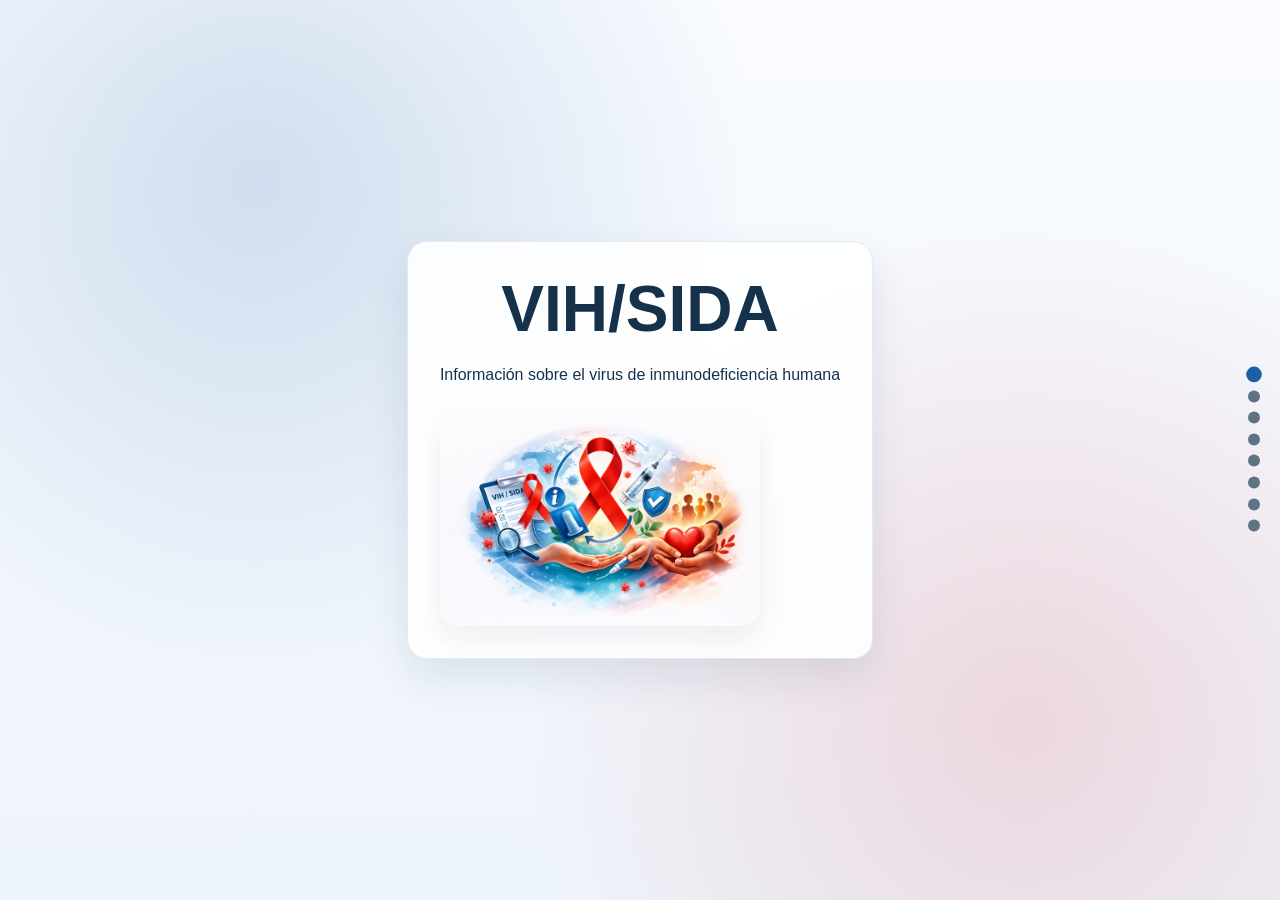
==== commit d46f4148: "Expo" ====
--- a/exposicion.html
+++ b/exposicion.html
@@ -3,351 +3,236 @@
 <head>
   <meta charset="UTF-8">
   <meta name="viewport" content="width=device-width, initial-scale=1.0">
-  <title>VIH/SIDA | Resumen para exposicion</title>
+  <title>VIH/SIDA | Presentación</title>
   <link rel="stylesheet" href="Estilos.css">
-  <link rel="icon" type="image/jpeg" href="Escudo.jpg">
+
   <style>
-    /* Estilos propios para la version resumida */
-    .expo-page{
+    /* CONTENEDOR */
+    .slides{
+      height:100vh;
+      overflow-y:scroll;
+      scroll-snap-type:y mandatory;
+      scroll-behavior:smooth;
+    }
+
+    /* DIAPOSITIVAS */
+    .slide{
+      height:100vh;
+      display:flex;
+      flex-direction:column;
+      justify-content:center;
+      align-items:center;
+      text-align:center;
+      scroll-snap-align:start;
+      padding:2rem;
+      position:relative;
+      opacity:0;
+      transform:translateY(40px) scale(.98);
+      transition:all .8s cubic-bezier(.2,.8,.2,1);
+    }
+
+    .slide.active{
+      opacity:1;
+      transform:translateY(0) scale(1);
+    }
+
+    /* FONDOS BONITOS */
+    .slide::before{
+      content:"";
+      position:absolute;
+      inset:0;
+      z-index:-1;
       background:
-        radial-gradient(circle at top right, rgba(216,74,92,.14), transparent 26%),
-        radial-gradient(circle at bottom left, rgba(29,95,167,.16), transparent 30%),
-        linear-gradient(180deg, #f9fbff 0%, #eef4fb 100%);
-    }
-    .expo-main{padding-top:108px}
-    .expo-hero{
-      min-height:calc(100vh - 108px);
-      display:grid;
-      grid-template-columns:minmax(0,1.05fr) minmax(320px,.95fr);
-      gap:1.5rem;
-      align-items:center;
-    }
-    .expo-hero h1{font-size:clamp(2.8rem,6vw,4.8rem);margin-bottom:1rem;letter-spacing:-.04em}
-    .expo-hero h1 span{color:var(--red)}
-    .expo-hero p{max-width:58ch}
-    .expo-lead{
-      display:inline-flex;align-items:center;gap:.65rem;padding:.55rem .95rem;margin-bottom:1rem;border-radius:999px;
-      background:rgba(255,255,255,.85);border:1px solid var(--line);color:var(--blue);font-weight:800;box-shadow:var(--shadow-soft);
-    }
-    .expo-lead::before{
-      content:"";width:10px;height:10px;border-radius:50%;
-      background:linear-gradient(135deg,var(--blue),var(--red));
-    }
-    .expo-actions{display:flex;flex-wrap:wrap;gap:.9rem;margin-top:1.6rem}
-    .expo-actions .btn{flex:1 1 220px}
-    .expo-points{margin-top:1.6rem;display:grid;gap:.85rem}
-    .expo-pill{
-      display:flex;align-items:center;gap:.8rem;padding:.9rem 1rem;border-radius:18px;
-      background:rgba(255,255,255,.88);border:1px solid var(--line);box-shadow:var(--shadow-soft);
-    }
-    .expo-num{
-      width:38px;height:38px;border-radius:12px;display:grid;place-items:center;flex:0 0 auto;
-      background:linear-gradient(135deg,var(--blue),var(--red));color:#fff;font-weight:900;
-    }
-    .expo-visual{
-      position:relative;
-      min-width:0;
-      padding:1.2rem;
-      border-radius:32px;
-      background:rgba(255,255,255,.92);
+        radial-gradient(circle at 20% 20%, rgba(29,95,167,.18), transparent 40%),
+        radial-gradient(circle at 80% 80%, rgba(216,74,92,.18), transparent 40%),
+        linear-gradient(180deg,#f9fbff,#eef4fb);
+    }
+
+    /* CONTENIDO */
+    .slide h1{font-size:clamp(2.5rem,6vw,4rem);margin-bottom:1rem}
+    .slide h2{font-size:clamp(2rem,5vw,3rem);margin-bottom:1rem}
+    .slide p{max-width:700px}
+    .slide ul{
+      max-width:800px;
+      text-align:left;
+    }
+
+    /* TARJETAS */
+    .slide-box{
+      background:rgba(255,255,255,.9);
+      padding:2rem;
+      border-radius:20px;
+      box-shadow:var(--shadow);
       border:1px solid var(--line);
-      box-shadow:var(--shadow);
-      overflow:hidden;
-    }
-    .expo-visual::after{
-      content:"";position:absolute;inset:auto -70px -70px auto;width:180px;height:180px;border-radius:50%;
-      background:radial-gradient(circle,rgba(29,95,167,.14),transparent 68%);
-    }
-    .expo-cover{
-      width:100%;height:340px;object-fit:cover;border-radius:24px;box-shadow:var(--shadow-soft);
-    }
-    .expo-badge-row{
-      margin-top:1rem;
-      display:grid;
-      grid-template-columns:repeat(3,minmax(0,1fr));
-      gap:.8rem;
-    }
-    .expo-badge{
-      padding:1rem;border-radius:18px;background:linear-gradient(135deg,rgba(29,95,167,.08),rgba(216,74,92,.08));
-      border:1px solid var(--line);text-align:center;font-weight:800;
-    }
-    .expo-gallery{
-      display:grid;
-      grid-template-columns:repeat(3,minmax(0,1fr));
-      gap:1rem;
-      margin-top:1.2rem;
-    }
-    .expo-shot{
-      position:relative;
-      overflow:hidden;
-      min-height:220px;
-      border-radius:24px;
+      backdrop-filter:blur(8px);
+    }
+
+    /* IMÁGENES */
+    .slide img{
+      margin-top:1.5rem;
+      max-width:320px;
+      border-radius:20px;
       box-shadow:var(--shadow-soft);
-      border:1px solid var(--line);
-    }
-    .expo-shot img{
-      width:100%;
-      height:100%;
-      object-fit:cover;
-      filter:saturate(1.05) contrast(1.02);
-    }
-    .expo-shot span{
-      position:absolute;left:1rem;bottom:1rem;padding:.6rem .85rem;border-radius:999px;
-      background:rgba(255,255,255,.88);font-weight:800;box-shadow:var(--shadow-soft);
-    }
-    .expo-list{
-      list-style:none;
-      padding:0;
-      display:grid;
-      gap:.8rem;
-    }
-    .expo-list li{
-      padding:1rem 1.05rem;
-      border-radius:18px;
-      background:rgba(255,255,255,.9);
-      border:1px solid var(--line);
-      box-shadow:var(--shadow-soft);
-    }
-    .expo-mini{
-      margin-top:1.2rem;
-      display:grid;
-      grid-template-columns:repeat(2,minmax(0,1fr));
-      gap:1rem;
-    }
-    .expo-stat{
-      padding:1.5rem;border-radius:22px;background:rgba(255,255,255,.92);border:1px solid var(--line);box-shadow:var(--shadow-soft);
-    }
-    .expo-stat strong{display:block;font-size:clamp(1.8rem,4vw,2.7rem);color:var(--blue)}
-    .expo-close{
-      display:grid;
-      grid-template-columns:1fr auto;
-      gap:1rem;
-      align-items:center;
-    }
-    .expo-logo-small{
-      width:88px;height:88px;object-fit:cover;border-radius:24px;border:1px solid var(--line);box-shadow:var(--shadow-soft);
-    }
-    @media (max-width:1180px){
-      .expo-gallery{grid-template-columns:repeat(2,minmax(0,1fr))}
-    }
-    @media (max-width:980px){
-      .expo-hero,.expo-close{grid-template-columns:1fr}
-      .expo-mini{grid-template-columns:repeat(2,minmax(0,1fr))}
-      .expo-visual{max-width:720px;justify-self:center}
-      .expo-cover{height:300px}
-    }
-    @media (max-width:780px){
-      .expo-main{padding-top:150px}
-      .expo-hero{min-height:auto;padding-top:2rem}
-      .expo-gallery{grid-template-columns:1fr}
-      .expo-badge-row{grid-template-columns:repeat(2,minmax(0,1fr))}
-      .expo-shot{min-height:200px}
-      .expo-close{justify-items:start}
-      .expo-logo-small{width:76px;height:76px}
-    }
-    @media (max-width:620px){
-      .expo-actions{flex-direction:column}
-      .expo-actions .btn{width:100%;flex-basis:auto}
-      .expo-pill{align-items:flex-start}
-      .expo-pill span:last-child{min-width:0}
-      .expo-mini{grid-template-columns:1fr}
-      .expo-cover{height:240px}
-      .expo-shot{min-height:180px}
-      .expo-badge-row{grid-template-columns:1fr}
-      .expo-visual{padding:1rem;border-radius:24px}
-      .expo-stat{padding:1.2rem}
-    }
-    @media (max-width:520px){
-      .expo-main{padding-top:160px}
-      .expo-hero h1{font-size:clamp(2.2rem,11vw,3.25rem)}
-      .expo-cover{height:210px}
-      .expo-shot span{left:.8rem;right:.8rem;bottom:.8rem;text-align:center;font-size:.9rem}
-      .expo-num{width:34px;height:34px;border-radius:10px}
+      transition:transform .5s ease;
+    }
+    .slide img:hover{
+      transform:scale(1.05);
+    }
+
+    /* NAVEGACIÓN */
+    .nav-slides{
+      position:fixed;
+      right:20px;
+      top:50%;
+      transform:translateY(-50%);
+      display:flex;
+      flex-direction:column;
+      gap:.6rem;
+      z-index:10;
+    }
+    .nav-slides a{
+      width:12px;
+      height:12px;
+      border-radius:50%;
+      background:var(--muted);
+      display:block;
+      transition:.3s;
+    }
+    .nav-slides a.active{
+      background:var(--blue);
+      transform:scale(1.3);
     }
   </style>
 </head>
-<body class="expo-page">
-  <header class="topbar">
-    <div class="topbar-inner">
-      <a class="brand" href="#inicio-expo" aria-label="Ir al inicio de la exposicion">
-        <span class="brand-mark">VIH</span>
-        <span>Resumen visual para exposicion</span>
-      </a>
-      <nav class="nav" aria-label="Navegacion de exposicion">
-        <a href="#inicio-expo">Inicio</a>
-        <a href="#ideas">Ideas clave</a>
-        <a href="#mitos-expo">Mitos</a>
-        <a href="#cifras-expo">Cifras</a>
-        <a href="index.html">Volver al sitio completo</a>
-      </nav>
-    </div>
-  </header>
-
-  <main class="expo-main">
-    <!-- Portada resumida -->
-    <section class="block wrap expo-hero" id="inicio-expo">
-      <div>
-        <div class="expo-lead">Version corta para explicar rapido</div>
-        <h1>VIH/SIDA en <span>pocas ideas</span> y con apoyo visual.</h1>
-        <p class="muted">
-          Esta pagina resume lo mas importante para una exposicion: que es el VIH, como se transmite,
-          como prevenirlo y por que el tratamiento cambia la vida de las personas.
-        </p>
-        <div class="expo-actions">
-          <a class="btn btn-primary" href="#ideas">Ver resumen</a>
-          <a class="btn btn-secondary" href="index.html">Abrir sitio completo</a>
-        </div>
-        <div class="expo-points">
-          <div class="expo-pill"><span class="expo-num">1</span><span>VIH es el virus. SIDA es la fase avanzada.</span></div>
-          <div class="expo-pill"><span class="expo-num">2</span><span>Con tratamiento, una persona puede vivir muchos anos y no llegar al SIDA.</span></div>
-          <div class="expo-pill"><span class="expo-num">3</span><span>Informar bien tambien ayuda a prevenir el estigma.</span></div>
-        </div>
-      </div>
-
-      <aside class="expo-visual">
-        <img class="expo-cover" src="Imagenes/VIH.png" alt="Escudo institucional usado como apoyo visual">
-        <div class="expo-badge-row">
-          <div class="expo-badge">Mas prevencion</div>
-          <div class="expo-badge">Menos mitos</div>
-          <div class="expo-badge">Mas respeto</div>
-        </div>
-      </aside>
-    </section>
-
-    <!-- Galeria visual -->
-    <section class="block">
-      <div class="wrap">
-        <div class="title">
-          <div class="kicker">Apoyo visual</div>
-          <h2>Conceptos para presentar con rapidez</h2>
-          <p>Y hoy van a quedar claros</p>
-        </div>
-        <div class="expo-gallery">
-          <figure class="expo-shot">
-            <img src="Imagenes/Info.png" alt="Escudo representando informacion y cuidado">
-            <span>Informacion clara</span>
-          </figure>
-          <figure class="expo-shot">
-            <img src="Imagenes/Prevencion.png" alt="Escudo representando prevencion">
-            <span>Prevencion activa</span>
-          </figure>
-          <figure class="expo-shot">
-            <img src="Imagenes/Respeto.png" alt="Escudo representando respeto y apoyo">
-            <span>Respeto y apoyo</span>
-          </figure>
-        </div>
-      </div>
-    </section>
-
-    <!-- Ideas clave -->
-    <section class="block">
-      <div class="wrap" id="ideas">
-        <div class="title">
-          <div class="kicker">Ideas clave</div>
-          <h2>Lo esencial para explicar el VIH/SIDA</h2>
-          <p>Mas mensajes directos.</p>
-        </div>
-        <div class="grid two">
-          <article class="card">
-            <div class="icon">VIH</div>
-            <h3>¿Que es?</h3>
-            <ul class="expo-list">
-              <li>Ataca el sistema inmunologico y las celulas CD4.</li>
-              <li>No es lo mismo vivir con VIH que tener SIDA.</li>
-              <li>Con TAR puede controlarse durante muchos anos.</li>
-            </ul>
-          </article>
-          <article class="card">
-            <div class="icon red">SOS</div>
-            <h3>Sintomas</h3>
-            <ul class="expo-list">
-              <li>Inicio: fiebre, dolor de garganta, fatiga y ganglios inflamados.</li>
-              <li>Fase cronica: puede no haber sintomas visibles.</li>
-              <li>Fase avanzada: infecciones graves y perdida de peso.</li>
-            </ul>
-          </article>
-          <article class="card">
-            <div class="icon">SI</div>
-            <h3>Transmision real</h3>
-            <ul class="expo-list">
-              <li>Relaciones sexuales sin proteccion.</li>
-              <li>Contacto con sangre infectada.</li>
-              <li>De madre a hijo sin tratamiento adecuado.</li>
-            </ul>
-          </article>
-          <article class="card">
-            <div class="icon dark">NO</div>
-            <h3>No se transmite por</h3>
-            <ul class="expo-list">
-              <li>Besos, abrazos o compartir comida.</li>
-              <li>Usar el mismo bano.</li>
-              <li>Picaduras de mosquitos.</li>
-            </ul>
-          </article>
-        </div>
-      </div>
-    </section>
-
-    <!-- Prevencion y mitos -->
-    <section class="block">
-      <div class="wrap">
-        <div class="grid two">
-          <article class="card">
-            <div class="icon">P+</div>
-            <h3>Prevencion rapida</h3>
-            <div class="expo-mini">
-              <div class="expo-stat"><strong>PrEP</strong><span class="muted">Previene antes de una exposicion.</span></div>
-              <div class="expo-stat"><strong>PEP</strong><span class="muted">Se usa despues de una exposicion de riesgo.</span></div>
-              <div class="expo-stat"><strong>Test</strong><span class="muted">Hacerse la prueba permite actuar a tiempo.</span></div>
-              <div class="expo-stat"><strong>TAR</strong><span class="muted">Reduce el virus y evita llegar al SIDA.</span></div>
-            </div>
-          </article>
-          <article class="card" id="mitos-expo">
-            <div class="icon red">MITO</div>
-            <h3>Mitos que debes desmontar</h3>
-            <ul class="expo-list">
-              <li>"Solo afecta a ciertas personas" -> Falso.</li>
-              <li>"Se nota quien tiene VIH" -> Falso.</li>
-              <li>"Es una sentencia de muerte" -> Falso.</li>
-              <li>"Siempre puede contagiar" -> Falso si la carga viral es indetectable.</li>
-            </ul>
-          </article>
-        </div>
-      </div>
-    </section>
-
-    <!-- Cifras -->
-    <section class="block">
-      <div class="wrap" id="cifras-expo">
-        <div class="title">
-          <div class="kicker">Cifras para mencionar</div>
-          <h2>Datos estadisticos aproximados y faciles de recordar</h2>
-          <p>Te sirven como cierre o como apoyo mientras expones.</p>
-        </div>
-        <div class="grid four">
-          <article class="card"><div class="icon">39M</div><h3>Mundo</h3><p class="muted">Mas de 39 millones de personas viven con VIH.</p></article>
-          <article class="card"><div class="icon">1.3M</div><h3>Nuevos casos</h3><p class="muted">Cada ano hay alrededor de 1.3 millones de nuevas infecciones.</p></article>
-          <article class="card"><div class="icon red">600K</div><h3>Muertes</h3><p class="muted">Aproximadamente 600,000 muertes anuales relacionadas con el SIDA.</p></article>
-          <article class="card"><div class="icon dark">CO</div><h3>Colombia</h3><p class="muted">Mas de 170,000 personas viven con VIH en el pais.</p></article>
-        </div>
-      </div>
-    </section>
-
-    <!-- Cierre -->
-    <section class="block">
-      <div class="wrap">
-        <article class="note expo-close">
-          <div>
-            <h3>Cierre</h3>
-            <p class="muted">
-              El VIH no define a una persona. Con informacion, prevencion, pruebas y tratamiento,
-              es posible reducir el estigma, cuidar la salud y mejorar la calidad de vida.
-            </p>
-          </div>
-          <img class="expo-logo-small" src="Imagenes/AIDS.jpg" alt="Escudo institucional">
-        </article>
-      </div>
-    </section>
-  </main>
+
+<body>
+
+<div class="slides" id="slides">
+
+  <section class="slide active" id="s1">
+    <div class="slide-box">
+      <h1>VIH/SIDA</h1>
+      <p>Información sobre el virus de inmunodeficiencia humana</p>
+      <img src="Imagenes/VIH.png">
+    </div>
+  </section>
+
+  <section class="slide" id="s2">
+    <div class="slide-box">
+      <h2>Estigma social</h2>
+      <ul>
+        <li>Actitudes negativas hacia personas con VIH.</li>
+        <li>Creencias erróneas sobre quién puede tenerlo.</li>
+        <li>Bullying y rechazo social.</li>
+        <li>El miedo provoca desinformación y más contagios.</li>
+      </ul>
+      <img src="Imagenes/Respeto.png">
+    </div>
+  </section>
+
+  <section class="slide" id="s3">
+    <div class="slide-box">
+      <h2>Etapas del VIH</h2>
+      <ul>
+        <li><strong>Etapa 1:</strong> síntomas como fiebre y fatiga.</li>
+        <li><strong>Etapa 2:</strong> sin síntomas visibles.</li>
+        <li><strong>Etapa 3:</strong> daño grave al sistema inmune.</li>
+      </ul>
+      <img src="Imagenes/Info.png">
+    </div>
+  </section>
+
+  <section class="slide" id="s4">
+    <div class="slide-box">
+      <h2>Contagio</h2>
+      <ul>
+        <li>Relaciones sexuales sin protección.</li>
+        <li>Contacto con sangre infectada.</li>
+        <li>De madre a hijo.</li>
+      </ul>
+    </div>
+  </section>
+
+  <section class="slide" id="s5">
+    <div class="slide-box">
+      <h2>Prevención</h2>
+      <ul>
+        <li>Uso de condón.</li>
+        <li>PrEP.</li>
+        <li>Tratamiento TAR.</li>
+      </ul>
+      <img src="Imagenes/Prevencion.png">
+    </div>
+  </section>
+
+  <section class="slide" id="s6">
+    <div class="slide-box">
+      <h2>Medicamentos</h2>
+      <ul>
+        <li><strong>PrEP:</strong> prevención.</li>
+        <li><strong>TAR:</strong> control del virus.</li>
+        <li><strong>Tivicay:</strong> reduce carga viral.</li>
+      </ul>
+    </div>
+  </section>
+
+  <section class="slide" id="s7">
+    <div class="slide-box">
+      <h2>Mentiras</h2>
+      <ul>
+        <li>Se contagia por saliva.</li>
+        <li>Solo ciertos grupos lo tienen.</li>
+        <li>No tiene tratamiento.</li>
+      </ul>
+    </div>
+  </section>
+
+  <section class="slide" id="s8">
+    <div class="slide-box">
+      <h2>Verdades</h2>
+      <ul>
+        <li>Puede transmitirse por leche materna.</li>
+        <li>Con tratamiento no se transmite.</li>
+        <li>Se puede vivir normalmente.</li>
+      </ul>
+    </div>
+  </section>
+
+</div>
+
+<div class="nav-slides" id="nav">
+  <a href="#s1" class="active"></a>
+  <a href="#s2"></a>
+  <a href="#s3"></a>
+  <a href="#s4"></a>
+  <a href="#s5"></a>
+  <a href="#s6"></a>
+  <a href="#s7"></a>
+  <a href="#s8"></a>
+</div>
+
+<script>
+  const slides = document.querySelectorAll(".slide");
+  const dots = document.querySelectorAll(".nav-slides a");
+
+  function activateSlide() {
+    let index = 0;
+    slides.forEach((slide, i) => {
+      const rect = slide.getBoundingClientRect();
+      if (rect.top >= 0 && rect.top < window.innerHeight / 2) {
+        index = i;
+      }
+    });
+
+    slides.forEach(s => s.classList.remove("active"));
+    dots.forEach(d => d.classList.remove("active"));
+
+    slides[index].classList.add("active");
+    dots[index].classList.add("active");
+  }
+
+  document.querySelector(".slides").addEventListener("scroll", activateSlide);
+</script>
+
 </body>
 </html>
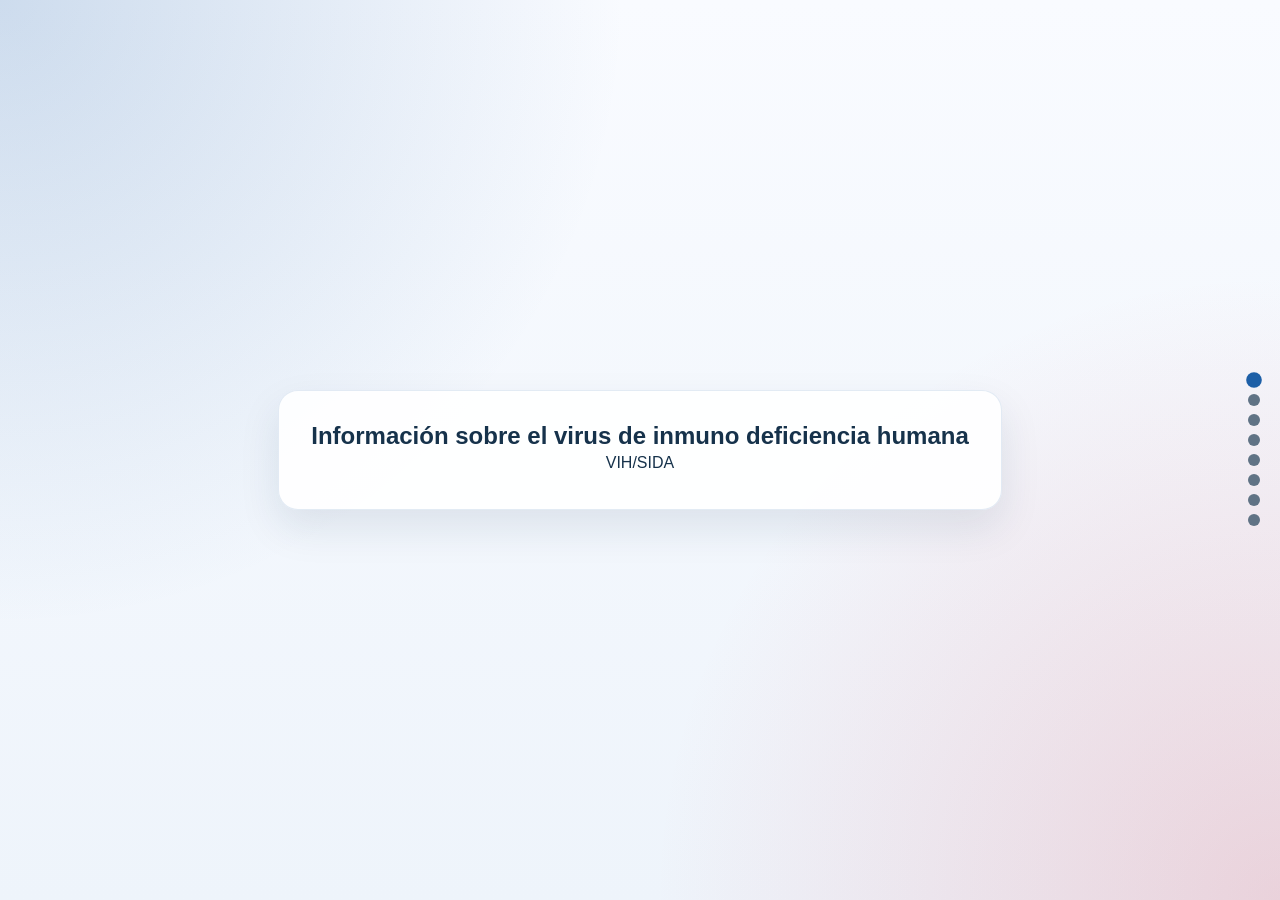
==== commit 714dbbdb: "Slides" ====
--- a/exposicion.html
+++ b/exposicion.html
@@ -2,12 +2,10 @@
 <html lang="es">
 <head>
   <meta charset="UTF-8">
-  <meta name="viewport" content="width=device-width, initial-scale=1.0">
   <title>VIH/SIDA | Presentación</title>
   <link rel="stylesheet" href="Estilos.css">
 
   <style>
-    /* CONTENEDOR */
     .slides{
       height:100vh;
       overflow-y:scroll;
@@ -15,7 +13,6 @@
       scroll-behavior:smooth;
     }
 
-    /* DIAPOSITIVAS */
     .slide{
       height:100vh;
       display:flex;
@@ -25,61 +22,39 @@
       text-align:center;
       scroll-snap-align:start;
       padding:2rem;
+      opacity:0;
+      transform:translateY(40px);
+      transition:.7s ease;
       position:relative;
-      opacity:0;
-      transform:translateY(40px) scale(.98);
-      transition:all .8s cubic-bezier(.2,.8,.2,1);
     }
 
     .slide.active{
       opacity:1;
-      transform:translateY(0) scale(1);
-    }
-
-    /* FONDOS BONITOS */
+      transform:translateY(0);
+    }
+
     .slide::before{
       content:"";
       position:absolute;
       inset:0;
       z-index:-1;
       background:
-        radial-gradient(circle at 20% 20%, rgba(29,95,167,.18), transparent 40%),
-        radial-gradient(circle at 80% 80%, rgba(216,74,92,.18), transparent 40%),
-        linear-gradient(180deg,#f9fbff,#eef4fb);
-    }
-
-    /* CONTENIDO */
-    .slide h1{font-size:clamp(2.5rem,6vw,4rem);margin-bottom:1rem}
-    .slide h2{font-size:clamp(2rem,5vw,3rem);margin-bottom:1rem}
-    .slide p{max-width:700px}
-    .slide ul{
-      max-width:800px;
-      text-align:left;
-    }
-
-    /* TARJETAS */
+        radial-gradient(circle at top left, rgba(29,95,167,.2), transparent 40%),
+        radial-gradient(circle at bottom right, rgba(216,74,92,.2), transparent 40%),
+        linear-gradient(#f9fbff,#eef4fb);
+    }
+
     .slide-box{
       background:rgba(255,255,255,.9);
       padding:2rem;
       border-radius:20px;
       box-shadow:var(--shadow);
       border:1px solid var(--line);
-      backdrop-filter:blur(8px);
-    }
-
-    /* IMÁGENES */
-    .slide img{
-      margin-top:1.5rem;
-      max-width:320px;
-      border-radius:20px;
-      box-shadow:var(--shadow-soft);
-      transition:transform .5s ease;
-    }
-    .slide img:hover{
-      transform:scale(1.05);
-    }
-
-    /* NAVEGACIÓN */
+      max-width:900px;
+    }
+
+    .slide ul{text-align:left}
+
     .nav-slides{
       position:fixed;
       right:20px;
@@ -87,17 +62,16 @@
       transform:translateY(-50%);
       display:flex;
       flex-direction:column;
-      gap:.6rem;
-      z-index:10;
-    }
+      gap:.5rem;
+    }
+
     .nav-slides a{
       width:12px;
       height:12px;
       border-radius:50%;
       background:var(--muted);
-      display:block;
-      transition:.3s;
-    }
+    }
+
     .nav-slides a.active{
       background:var(--blue);
       transform:scale(1.3);
@@ -107,13 +81,12 @@
 
 <body>
 
-<div class="slides" id="slides">
+<div class="slides">
 
   <section class="slide active" id="s1">
     <div class="slide-box">
-      <h1>VIH/SIDA</h1>
-      <p>Información sobre el virus de inmunodeficiencia humana</p>
-      <img src="Imagenes/VIH.png">
+      <h1>Información sobre el virus de inmuno deficiencia humana</h1>
+      <p>VIH/SIDA</p>
     </div>
   </section>
 
@@ -121,12 +94,12 @@
     <div class="slide-box">
       <h2>Estigma social</h2>
       <ul>
-        <li>Actitudes negativas hacia personas con VIH.</li>
-        <li>Creencias erróneas sobre quién puede tenerlo.</li>
-        <li>Bullying y rechazo social.</li>
-        <li>El miedo provoca desinformación y más contagios.</li>
-      </ul>
-      <img src="Imagenes/Respeto.png">
+        <li>El estigma se refiere a las actitudes negativas y suposiciones sobre las personas que tienen el VIH.</li>
+        <li>Que solo los homosexuales o trabajadores sexuales tienen SIDA/VIH.</li>
+        <li>Las formas de contagiarse son muy variadas, pero como creen que es solo por el coito no se protegen.</li>
+        <li>El bullying y el rechazo que reciben las personas contagiadas del SIDA/VIH es muy fuerte para ellos.</li>
+        <li>Las personas contagiadas de SIDA/VIH al tener miedo que alguien mas se entere prefieren guardarlo y así contagian a mas personas.</li>
+      </ul>
     </div>
   </section>
 
@@ -134,73 +107,69 @@
     <div class="slide-box">
       <h2>Etapas del VIH</h2>
       <ul>
-        <li><strong>Etapa 1:</strong> síntomas como fiebre y fatiga.</li>
-        <li><strong>Etapa 2:</strong> sin síntomas visibles.</li>
-        <li><strong>Etapa 3:</strong> daño grave al sistema inmune.</li>
-      </ul>
-      <img src="Imagenes/Info.png">
+        <li>Etapa 1: En la primera etapa, dentro de la persona infectada empiezan a reproducirse el virus, dando como síntomas fiebre, dolor de garganta, fatiga, dolor muscular.</li>
+        <li>Etapa 2: En la segunda etapa el VIH deja de reproducirse tan rápido en el cuerpo y empieza una reproducción mas lenta, ya no hay síntomas de la enfermedad pero sigue activa.</li>
+        <li>Etapa 3: En esta etapa ya no hay VIH, pasa a ser SIDA y la esperanza de vida ronda los 3 años, el SIDA ataca al sistema inmune, dañándolo gravemente.</li>
+      </ul>
     </div>
   </section>
 
   <section class="slide" id="s4">
     <div class="slide-box">
-      <h2>Contagio</h2>
-      <ul>
-        <li>Relaciones sexuales sin protección.</li>
-        <li>Contacto con sangre infectada.</li>
-        <li>De madre a hijo.</li>
+      <h2>Formas de Contagiarse</h2>
+      <ul>
+        <li>Teniendo relaciones con una persona contagiada de VIH.</li>
+        <li>Una madre infectada con el virus y a la vez con un bebé en el vientre.</li>
+        <li>Reutilizar instrumentos médicos puede contagiarte del VIH si no fuero esterilizados o desechados, incluyendo transfusiones de sangre.</li>
       </ul>
     </div>
   </section>
 
   <section class="slide" id="s5">
     <div class="slide-box">
-      <h2>Prevención</h2>
-      <ul>
-        <li>Uso de condón.</li>
-        <li>PrEP.</li>
-        <li>Tratamiento TAR.</li>
-      </ul>
-      <img src="Imagenes/Prevencion.png">
+      <h2>Formas de protegerse del VIH</h2>
+      <ul>
+        <li>Usar condón, barrera de látex o estar medicado con prEP.</li>
+        <li>Revisar que el establecimiento medico haga un debido procedimiento de desinfección y desecho de residuos peligrosos.</li>
+        <li>Para una persona contagiada el mejor tratamiento si tienes relaciones sexuales es el TAR.</li>
+      </ul>
     </div>
   </section>
 
   <section class="slide" id="s6">
     <div class="slide-box">
-      <h2>Medicamentos</h2>
-      <ul>
-        <li><strong>PrEP:</strong> prevención.</li>
-        <li><strong>TAR:</strong> control del virus.</li>
-        <li><strong>Tivicay:</strong> reduce carga viral.</li>
-      </ul>
+      <h2>Medicamentos del VIH</h2>
+      <p><strong>prEP:</strong> La PrEP (Profilaxis Pre-Exposición) es un medicamento diario o inyectable de alta eficacia que utilizan las personas VIH negativas para prevenir la infección por VIH a través de relaciones sexuales o uso de drogas inyectables. Reduce el riesgo de contraer el virus en aproximadamente un 99% cuando se toma según las indicaciones.</p>
+      <p><strong>TAR:</strong> El TAR (Tratamiento Antirretroviral) es el uso conjunto de medicamentos diarios para tratar la infección por VIH, recomendado para todas las personas seropositivas. Aunque no cura el virus, reduce la carga viral a niveles indetectables, lo que detiene el daño al sistema inmunitario, previene el SIDA y evita la transmisión sexual.</p>
+      <p><strong>Tivicay:</strong> Tivicay es un medicamento antirretroviral indicado para tratar la infección por el VIH en combinación con otros fármacos en adultos, adolescentes y niños. Contiene el principio activo dolutegravir sódico, un inhibidor de la integrasa (INI) que reduce la carga viral y aumenta las células CD4.</p>
     </div>
   </section>
 
   <section class="slide" id="s7">
     <div class="slide-box">
-      <h2>Mentiras</h2>
-      <ul>
-        <li>Se contagia por saliva.</li>
-        <li>Solo ciertos grupos lo tienen.</li>
-        <li>No tiene tratamiento.</li>
+      <h2>Mentiras sobre el VIH</h2>
+      <ul>
+        <li>Que se puede contagiar por saliva.</li>
+        <li>Solo los gays tienen VIH/SIDA.</li>
+        <li>No tiene tratamiento y te vas a morir si lo contraes.</li>
       </ul>
     </div>
   </section>
 
   <section class="slide" id="s8">
     <div class="slide-box">
-      <h2>Verdades</h2>
-      <ul>
-        <li>Puede transmitirse por leche materna.</li>
-        <li>Con tratamiento no se transmite.</li>
-        <li>Se puede vivir normalmente.</li>
+      <h2>Verdades sobre el VIH</h2>
+      <ul>
+        <li>La leche materna puede contagiar.</li>
+        <li>Las personas con tratamiento como el TAR aunque tengan una carga viral en su cuerpo no pueden infectar a otras.</li>
+        <li>Con tratamiento puedes tener una vida bastante sana.</li>
       </ul>
     </div>
   </section>
 
 </div>
 
-<div class="nav-slides" id="nav">
+<div class="nav-slides">
   <a href="#s1" class="active"></a>
   <a href="#s2"></a>
   <a href="#s3"></a>
@@ -212,26 +181,54 @@
 </div>
 
 <script>
-  const slides = document.querySelectorAll(".slide");
-  const dots = document.querySelectorAll(".nav-slides a");
-
-  function activateSlide() {
-    let index = 0;
-    slides.forEach((slide, i) => {
-      const rect = slide.getBoundingClientRect();
-      if (rect.top >= 0 && rect.top < window.innerHeight / 2) {
-        index = i;
-      }
-    });
-
-    slides.forEach(s => s.classList.remove("active"));
-    dots.forEach(d => d.classList.remove("active"));
-
-    slides[index].classList.add("active");
-    dots[index].classList.add("active");
+const slides = document.querySelectorAll(".slide");
+const dots = document.querySelectorAll(".nav-slides a");
+const container = document.querySelector(".slides");
+
+let current = 0;
+
+function goToSlide(index){
+  if(index < 0) index = 0;
+  if(index >= slides.length) index = slides.length - 1;
+  current = index;
+  slides[index].scrollIntoView({behavior:"smooth"});
+}
+
+function activateSlide(){
+  slides.forEach((slide,i)=>{
+    const rect = slide.getBoundingClientRect();
+    if(rect.top >= 0 && rect.top < window.innerHeight/2){
+      current = i;
+    }
+  });
+
+  slides.forEach(s=>s.classList.remove("active"));
+  dots.forEach(d=>d.classList.remove("active"));
+
+  slides[current].classList.add("active");
+  dots[current].classList.add("active");
+}
+
+container.addEventListener("scroll",activateSlide);
+
+document.addEventListener("keydown",(e)=>{
+  if(e.key==="ArrowRight"||e.key==="ArrowDown"){
+    goToSlide(current+1);
   }
-
-  document.querySelector(".slides").addEventListener("scroll", activateSlide);
+  if(e.key==="ArrowLeft"||e.key==="ArrowUp"){
+    goToSlide(current-1);
+  }
+});
+
+function enterFullscreen(){
+  const el=document.documentElement;
+  if(el.requestFullscreen){
+    el.requestFullscreen().catch(()=>{});
+  }
+}
+
+window.addEventListener("load",enterFullscreen);
+document.addEventListener("click",enterFullscreen,{once:true});
 </script>
 
 </body>
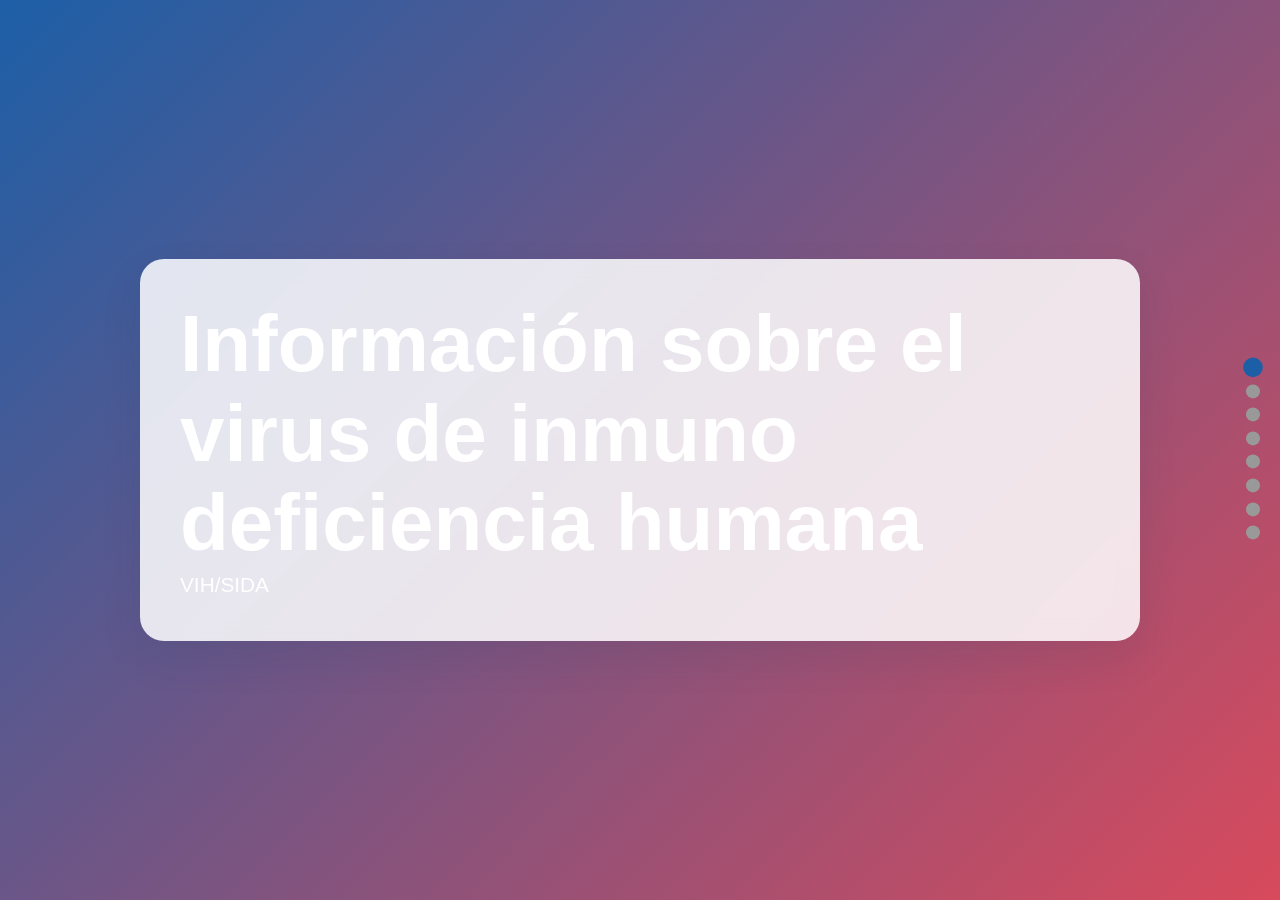
==== commit b1f4d4e5: "Texto" ====
--- a/exposicion.html
+++ b/exposicion.html
@@ -1,171 +1,207 @@
 <!DOCTYPE html>
 <html lang="es">
 <head>
-  <meta charset="UTF-8">
-  <title>VIH/SIDA | Presentación</title>
-  <link rel="stylesheet" href="Estilos.css">
-
-  <style>
-    .slides{
-      height:100vh;
-      overflow-y:scroll;
-      scroll-snap-type:y mandatory;
-      scroll-behavior:smooth;
-    }
-
-    .slide{
-      height:100vh;
-      display:flex;
-      flex-direction:column;
-      justify-content:center;
-      align-items:center;
-      text-align:center;
-      scroll-snap-align:start;
-      padding:2rem;
-      opacity:0;
-      transform:translateY(40px);
-      transition:.7s ease;
-      position:relative;
-    }
-
-    .slide.active{
-      opacity:1;
-      transform:translateY(0);
-    }
-
-    .slide::before{
-      content:"";
-      position:absolute;
-      inset:0;
-      z-index:-1;
-      background:
-        radial-gradient(circle at top left, rgba(29,95,167,.2), transparent 40%),
-        radial-gradient(circle at bottom right, rgba(216,74,92,.2), transparent 40%),
-        linear-gradient(#f9fbff,#eef4fb);
-    }
-
-    .slide-box{
-      background:rgba(255,255,255,.9);
-      padding:2rem;
-      border-radius:20px;
-      box-shadow:var(--shadow);
-      border:1px solid var(--line);
-      max-width:900px;
-    }
-
-    .slide ul{text-align:left}
-
-    .nav-slides{
-      position:fixed;
-      right:20px;
-      top:50%;
-      transform:translateY(-50%);
-      display:flex;
-      flex-direction:column;
-      gap:.5rem;
-    }
-
-    .nav-slides a{
-      width:12px;
-      height:12px;
-      border-radius:50%;
-      background:var(--muted);
-    }
-
-    .nav-slides a.active{
-      background:var(--blue);
-      transform:scale(1.3);
-    }
-  </style>
+<meta charset="UTF-8">
+<title>VIH/SIDA | Presentación</title>
+<link rel="stylesheet" href="Estilos.css">
+
+<style>
+.slides{
+  height:100vh;
+  overflow-y:scroll;
+  scroll-snap-type:y mandatory;
+  scroll-behavior:smooth;
+}
+
+/* BASE */
+.slide{
+  height:100vh;
+  scroll-snap-align:start;
+  display:flex;
+  justify-content:center;
+  align-items:center;
+  padding:3rem;
+  opacity:0;
+  transform:translateY(60px);
+  transition:.8s ease;
+}
+.slide.active{
+  opacity:1;
+  transform:translateY(0);
+}
+
+/* TEXTO GRANDE */
+h1{font-size:clamp(3rem,8vw,5rem)}
+h2{font-size:clamp(2.2rem,6vw,3.5rem)}
+p,li{font-size:1.3rem; line-height:1.6}
+
+/* CAJA */
+.box{
+  max-width:1000px;
+  background:rgba(255,255,255,.85);
+  padding:2.5rem;
+  border-radius:24px;
+  box-shadow:var(--shadow);
+  backdrop-filter:blur(10px);
+}
+
+/* SLIDE 1 */
+.s1{
+  background:linear-gradient(135deg,#1d5fa7,#d84a5c);
+  color:#fff;
+}
+
+/* SLIDE 2 */
+.s2{
+  background:radial-gradient(circle,#eef4fb,#dcebff);
+}
+
+/* SLIDE 3 */
+.s3{
+  background:linear-gradient(180deg,#fff,#ffe5ea);
+}
+
+/* SLIDE 4 */
+.s4{
+  background:linear-gradient(135deg,#eef4fb,#ffffff);
+}
+
+/* SLIDE 5 */
+.s5{
+  background:linear-gradient(135deg,#dcebff,#ffe5ea);
+}
+
+/* SLIDE 6 */
+.s6{
+  background:#0f172a;
+  color:#fff;
+}
+
+/* SLIDE 7 */
+.s7{
+  background:linear-gradient(135deg,#ffe5ea,#fff);
+}
+
+/* SLIDE 8 */
+.s8{
+  background:linear-gradient(135deg,#e8fff3,#ffffff);
+}
+
+/* GRID PARA VARIEDAD */
+.grid{
+  display:grid;
+  gap:1rem;
+}
+.two{grid-template-columns:1fr 1fr}
+
+/* NAV */
+.nav-slides{
+  position:fixed;
+  right:20px;
+  top:50%;
+  transform:translateY(-50%);
+  display:flex;
+  flex-direction:column;
+  gap:.6rem;
+}
+.nav-slides a{
+  width:14px;height:14px;border-radius:50%;
+  background:#999;
+}
+.nav-slides a.active{
+  background:#1d5fa7;
+  transform:scale(1.4);
+}
+</style>
 </head>
 
 <body>
 
 <div class="slides">
 
-  <section class="slide active" id="s1">
-    <div class="slide-box">
-      <h1>Información sobre el virus de inmuno deficiencia humana</h1>
-      <p>VIH/SIDA</p>
-    </div>
-  </section>
-
-  <section class="slide" id="s2">
-    <div class="slide-box">
-      <h2>Estigma social</h2>
-      <ul>
-        <li>El estigma se refiere a las actitudes negativas y suposiciones sobre las personas que tienen el VIH.</li>
-        <li>Que solo los homosexuales o trabajadores sexuales tienen SIDA/VIH.</li>
-        <li>Las formas de contagiarse son muy variadas, pero como creen que es solo por el coito no se protegen.</li>
-        <li>El bullying y el rechazo que reciben las personas contagiadas del SIDA/VIH es muy fuerte para ellos.</li>
-        <li>Las personas contagiadas de SIDA/VIH al tener miedo que alguien mas se entere prefieren guardarlo y así contagian a mas personas.</li>
-      </ul>
-    </div>
-  </section>
-
-  <section class="slide" id="s3">
-    <div class="slide-box">
-      <h2>Etapas del VIH</h2>
-      <ul>
-        <li>Etapa 1: En la primera etapa, dentro de la persona infectada empiezan a reproducirse el virus, dando como síntomas fiebre, dolor de garganta, fatiga, dolor muscular.</li>
-        <li>Etapa 2: En la segunda etapa el VIH deja de reproducirse tan rápido en el cuerpo y empieza una reproducción mas lenta, ya no hay síntomas de la enfermedad pero sigue activa.</li>
-        <li>Etapa 3: En esta etapa ya no hay VIH, pasa a ser SIDA y la esperanza de vida ronda los 3 años, el SIDA ataca al sistema inmune, dañándolo gravemente.</li>
-      </ul>
-    </div>
-  </section>
-
-  <section class="slide" id="s4">
-    <div class="slide-box">
-      <h2>Formas de Contagiarse</h2>
-      <ul>
-        <li>Teniendo relaciones con una persona contagiada de VIH.</li>
-        <li>Una madre infectada con el virus y a la vez con un bebé en el vientre.</li>
-        <li>Reutilizar instrumentos médicos puede contagiarte del VIH si no fuero esterilizados o desechados, incluyendo transfusiones de sangre.</li>
-      </ul>
-    </div>
-  </section>
-
-  <section class="slide" id="s5">
-    <div class="slide-box">
-      <h2>Formas de protegerse del VIH</h2>
-      <ul>
-        <li>Usar condón, barrera de látex o estar medicado con prEP.</li>
-        <li>Revisar que el establecimiento medico haga un debido procedimiento de desinfección y desecho de residuos peligrosos.</li>
-        <li>Para una persona contagiada el mejor tratamiento si tienes relaciones sexuales es el TAR.</li>
-      </ul>
-    </div>
-  </section>
-
-  <section class="slide" id="s6">
-    <div class="slide-box">
-      <h2>Medicamentos del VIH</h2>
-      <p><strong>prEP:</strong> La PrEP (Profilaxis Pre-Exposición) es un medicamento diario o inyectable de alta eficacia que utilizan las personas VIH negativas para prevenir la infección por VIH a través de relaciones sexuales o uso de drogas inyectables. Reduce el riesgo de contraer el virus en aproximadamente un 99% cuando se toma según las indicaciones.</p>
-      <p><strong>TAR:</strong> El TAR (Tratamiento Antirretroviral) es el uso conjunto de medicamentos diarios para tratar la infección por VIH, recomendado para todas las personas seropositivas. Aunque no cura el virus, reduce la carga viral a niveles indetectables, lo que detiene el daño al sistema inmunitario, previene el SIDA y evita la transmisión sexual.</p>
-      <p><strong>Tivicay:</strong> Tivicay es un medicamento antirretroviral indicado para tratar la infección por el VIH en combinación con otros fármacos en adultos, adolescentes y niños. Contiene el principio activo dolutegravir sódico, un inhibidor de la integrasa (INI) que reduce la carga viral y aumenta las células CD4.</p>
-    </div>
-  </section>
-
-  <section class="slide" id="s7">
-    <div class="slide-box">
-      <h2>Mentiras sobre el VIH</h2>
-      <ul>
-        <li>Que se puede contagiar por saliva.</li>
-        <li>Solo los gays tienen VIH/SIDA.</li>
-        <li>No tiene tratamiento y te vas a morir si lo contraes.</li>
-      </ul>
-    </div>
-  </section>
-
-  <section class="slide" id="s8">
-    <div class="slide-box">
-      <h2>Verdades sobre el VIH</h2>
-      <ul>
-        <li>La leche materna puede contagiar.</li>
-        <li>Las personas con tratamiento como el TAR aunque tengan una carga viral en su cuerpo no pueden infectar a otras.</li>
-        <li>Con tratamiento puedes tener una vida bastante sana.</li>
-      </ul>
-    </div>
-  </section>
+<section class="slide s1 active" id="s1">
+  <div class="box">
+    <h1>Información sobre el virus de inmuno deficiencia humana</h1>
+    <p>VIH/SIDA</p>
+  </div>
+</section>
+
+<section class="slide s2" id="s2">
+  <div class="box">
+    <h2>Estigma social</h2>
+    <ul>
+      <li>El estigma se refiere a las actitudes negativas y suposiciones sobre las personas que tienen el VIH.</li>
+      <li>Que solo los homosexuales o trabajadores sexuales tienen SIDA/VIH.</li>
+      <li>Las formas de contagiarse son muy variadas, pero como creen que es solo por el coito no se protegen.</li>
+      <li>El bullying y el rechazo que reciben las personas contagiadas del SIDA/VIH es muy fuerte para ellos.</li>
+      <li>Las personas contagiadas de SIDA/VIH al tener miedo que alguien mas se entere prefieren guardarlo y así contagian a mas personas.</li>
+    </ul>
+  </div>
+</section>
+
+<section class="slide s3" id="s3">
+  <div class="box">
+    <h2>Etapas del VIH</h2>
+    <ul>
+      <li>Etapa 1: En la primera etapa, dentro de la persona infectada empiezan a reproducirse el virus, dando como síntomas fiebre, dolor de garganta, fatiga, dolor muscular.</li>
+      <li>Etapa 2: En la segunda etapa el VIH deja de reproducirse tan rápido en el cuerpo y empieza una reproducción mas lenta, ya no hay síntomas de la enfermedad pero sigue activa.</li>
+      <li>Etapa 3: En esta etapa ya no hay VIH, pasa a ser SIDA y la esperanza de vida ronda los 3 años, el SIDA ataca al sistema inmune, dañándolo gravemente.</li>
+    </ul>
+  </div>
+</section>
+
+<section class="slide s4" id="s4">
+  <div class="box">
+    <h2>Formas de Contagiarse</h2>
+    <ul>
+      <li>Teniendo relaciones con una persona contagiada de VIH.</li>
+      <li>Una madre infectada con el virus y a la vez con un bebé en el vientre.</li>
+      <li>Reutilizar instrumentos médicos puede contagiarte del VIH si no fuero esterilizados o desechados, incluyendo transfusiones de sangre.</li>
+    </ul>
+  </div>
+</section>
+
+<section class="slide s5" id="s5">
+  <div class="box">
+    <h2>Formas de protegerse del VIH</h2>
+    <ul>
+      <li>Usar condón, barrera de látex o estar medicado con prEP.</li>
+      <li>Revisar que el establecimiento medico haga un debido procedimiento de desinfección y desecho de residuos peligrosos.</li>
+      <li>Para una persona contagiada el mejor tratamiento si tienes relaciones sexuales es el TAR.</li>
+    </ul>
+  </div>
+</section>
+
+<section class="slide s6" id="s6">
+  <div class="box">
+    <h2>Medicamentos del VIH</h2>
+    <p><strong>prEP:</strong> La PrEP (Profilaxis Pre-Exposición)...</p>
+    <p><strong>TAR:</strong> El TAR (Tratamiento Antirretroviral)...</p>
+    <p><strong>Tivicay:</strong> Tivicay es un medicamento...</p>
+  </div>
+</section>
+
+<section class="slide s7" id="s7">
+  <div class="box">
+    <h2>Mentiras sobre el VIH</h2>
+    <ul>
+      <li>Que se puede contagiar por saliva.</li>
+      <li>Solo los gays tienen VIH/SIDA.</li>
+      <li>No tiene tratamiento y te vas a morir si lo contraes.</li>
+    </ul>
+  </div>
+</section>
+
+<section class="slide s8" id="s8">
+  <div class="box">
+    <h2>Verdades sobre el VIH</h2>
+    <ul>
+      <li>La leche materna puede contagiar.</li>
+      <li>Las personas con tratamiento como el TAR aunque tengan una carga viral en su cuerpo no pueden infectar a otras.</li>
+      <li>Con tratamiento puedes tener una vida bastante sana.</li>
+    </ul>
+  </div>
+</section>
 
 </div>
 
@@ -181,54 +217,42 @@
 </div>
 
 <script>
-const slides = document.querySelectorAll(".slide");
-const dots = document.querySelectorAll(".nav-slides a");
-const container = document.querySelector(".slides");
-
-let current = 0;
-
-function goToSlide(index){
-  if(index < 0) index = 0;
-  if(index >= slides.length) index = slides.length - 1;
-  current = index;
-  slides[index].scrollIntoView({behavior:"smooth"});
-}
-
-function activateSlide(){
-  slides.forEach((slide,i)=>{
-    const rect = slide.getBoundingClientRect();
-    if(rect.top >= 0 && rect.top < window.innerHeight/2){
-      current = i;
-    }
-  });
-
-  slides.forEach(s=>s.classList.remove("active"));
-  dots.forEach(d=>d.classList.remove("active"));
-
-  slides[current].classList.add("active");
-  dots[current].classList.add("active");
-}
-
-container.addEventListener("scroll",activateSlide);
-
-document.addEventListener("keydown",(e)=>{
-  if(e.key==="ArrowRight"||e.key==="ArrowDown"){
-    goToSlide(current+1);
-  }
-  if(e.key==="ArrowLeft"||e.key==="ArrowUp"){
-    goToSlide(current-1);
-  }
+const slides=document.querySelectorAll(".slide");
+const dots=document.querySelectorAll(".nav-slides a");
+let current=0;
+
+function goToSlide(i){
+ if(i<0)i=0;
+ if(i>=slides.length)i=slides.length-1;
+ current=i;
+ slides[i].scrollIntoView({behavior:"smooth"});
+}
+
+function activate(){
+ slides.forEach((s,i)=>{
+  const r=s.getBoundingClientRect();
+  if(r.top>=0 && r.top<window.innerHeight/2) current=i;
+ });
+ slides.forEach(s=>s.classList.remove("active"));
+ dots.forEach(d=>d.classList.remove("active"));
+ slides[current].classList.add("active");
+ dots[current].classList.add("active");
+}
+
+document.querySelector(".slides").addEventListener("scroll",activate);
+
+document.addEventListener("keydown",e=>{
+ if(e.key==="ArrowRight"||e.key==="ArrowDown") goToSlide(current+1);
+ if(e.key==="ArrowLeft"||e.key==="ArrowUp") goToSlide(current-1);
 });
 
-function enterFullscreen(){
-  const el=document.documentElement;
-  if(el.requestFullscreen){
-    el.requestFullscreen().catch(()=>{});
-  }
-}
-
-window.addEventListener("load",enterFullscreen);
-document.addEventListener("click",enterFullscreen,{once:true});
+function fs(){
+ if(document.documentElement.requestFullscreen){
+  document.documentElement.requestFullscreen().catch(()=>{});
+ }
+}
+window.addEventListener("load",fs);
+document.addEventListener("click",fs,{once:true});
 </script>
 
 </body>
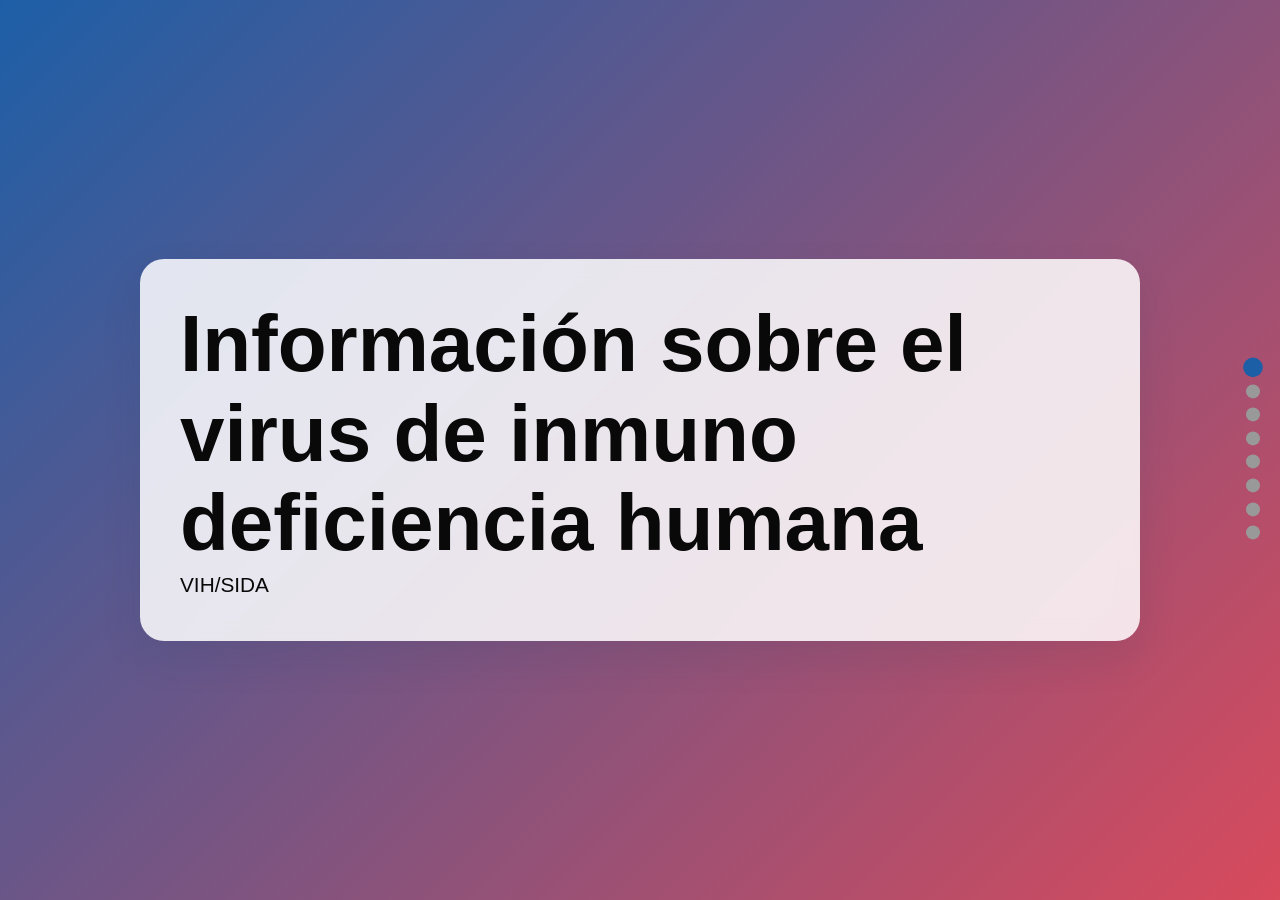
==== commit ecd128f3: "Boton" ====
--- a/exposicion.html
+++ b/exposicion.html
@@ -13,7 +13,7 @@
   scroll-behavior:smooth;
 }
 
-/* BASE */
+
 .slide{
   height:100vh;
   scroll-snap-align:start;
@@ -30,12 +30,12 @@
   transform:translateY(0);
 }
 
-/* TEXTO GRANDE */
+
 h1{font-size:clamp(3rem,8vw,5rem)}
 h2{font-size:clamp(2.2rem,6vw,3.5rem)}
 p,li{font-size:1.3rem; line-height:1.6}
 
-/* CAJA */
+
 .box{
   max-width:1000px;
   background:rgba(255,255,255,.85);
@@ -45,56 +45,56 @@
   backdrop-filter:blur(10px);
 }
 
-/* SLIDE 1 */
+
 .s1{
   background:linear-gradient(135deg,#1d5fa7,#d84a5c);
-  color:#fff;
-}
-
-/* SLIDE 2 */
+  color:#0a0909;
+}
+
+
 .s2{
   background:radial-gradient(circle,#eef4fb,#dcebff);
 }
 
-/* SLIDE 3 */
+
 .s3{
   background:linear-gradient(180deg,#fff,#ffe5ea);
 }
 
-/* SLIDE 4 */
+
 .s4{
   background:linear-gradient(135deg,#eef4fb,#ffffff);
 }
 
-/* SLIDE 5 */
+
 .s5{
   background:linear-gradient(135deg,#dcebff,#ffe5ea);
 }
 
-/* SLIDE 6 */
+
 .s6{
   background:#0f172a;
-  color:#fff;
-}
-
-/* SLIDE 7 */
+  color:#1d1b1b;
+}
+
+
 .s7{
   background:linear-gradient(135deg,#ffe5ea,#fff);
 }
 
-/* SLIDE 8 */
+
 .s8{
   background:linear-gradient(135deg,#e8fff3,#ffffff);
 }
 
-/* GRID PARA VARIEDAD */
+
 .grid{
   display:grid;
   gap:1rem;
 }
 .two{grid-template-columns:1fr 1fr}
 
-/* NAV */
+
 .nav-slides{
   position:fixed;
   right:20px;
@@ -200,7 +200,9 @@
       <li>Las personas con tratamiento como el TAR aunque tengan una carga viral en su cuerpo no pueden infectar a otras.</li>
       <li>Con tratamiento puedes tener una vida bastante sana.</li>
     </ul>
-  </div>
+    <a class="btn" href="index.html">VOLVER</a>
+  </div>
+  
 </section>
 
 </div>
